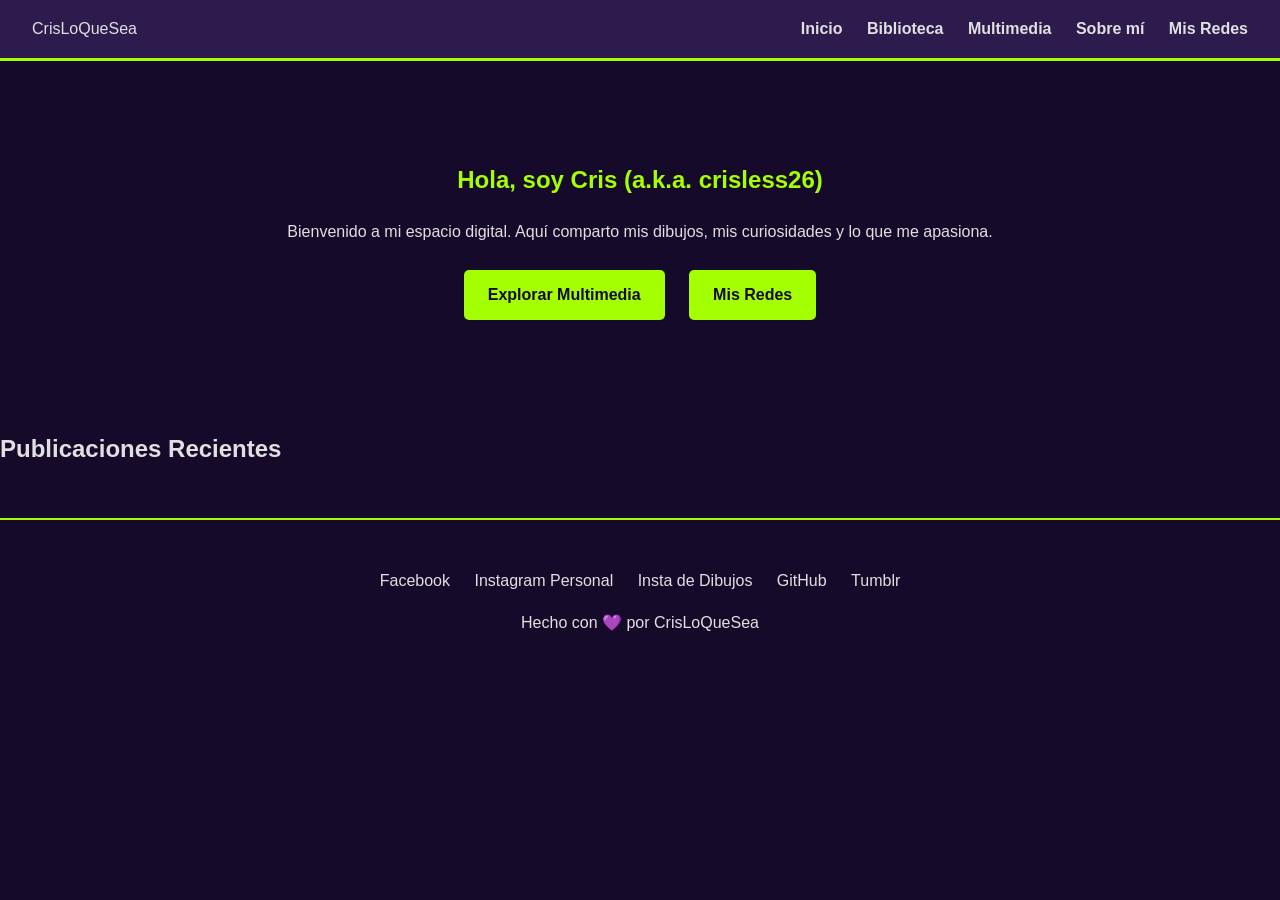
==== index.html @ e2e20e78 "Footer con redes sociales" ====
<!DOCTYPE html>
<html lang="es">
<head>
    <meta charset="UTF-8">
    <meta name="viewport" content="width=device-width, initial-scale=1.0">
    <title>Mi Espacio Digital | CrisLoQueSea</title>
    <link rel="stylesheet" href="css/estilos.css">
</head>
<body>

    <header class="navbar">
        <div class="logo">CrisLoQueSea</div>
        <nav>
            <a href="index.html">Inicio</a>
            <a href="biblioteca.html">Biblioteca</a>
            <a href="multimedia.html">Multimedia</a>
            <a href="sobre-mi.html">Sobre mí</a>
            <a href="#redes" class="btn-redes">Mis Redes</a>
        </nav>
    </header>

    <main>
        <section id="inicio" class="hero">
            <h1>Hola, soy Cris (a.k.a. crisless26)</h1>
            <p>Bienvenido a mi espacio digital. Aquí comparto mis dibujos, mis curiosidades y lo que me apasiona.</p>
            <div class="hero-buttons">
                <a href="multimedia.html" class="btn-cta">Explorar Multimedia</a>
                <a href="#redes" class="btn-cta secondary">Mis Redes</a>
            </div>
        </section>

        <section id="feed-reciente" class="contenedor-posts">
            <h2>Publicaciones Recientes</h2>
            </section>
    </main>

        <!--Area de links para redes sociales-->
    <footer id="redes">
        <div class="social-links">
            <a href="https://www.facebook.com/MestMartin?locale=es_LA" target="_blank">Facebook</a>
            <a href="https://www.instagram.com/crisloquesea/" target="_blank">Instagram Personal</a>
            <a href="https://www.instagram.com/crisdibujitosfeos/" target="_blank">Insta de Dibujos</a>
            <a href="https://github.com/crisless26" target="_blank">GitHub</a>
            <a href="https://www.tumblr.com/crisloquesea?source=share" target="_blank">Tumblr</a>
        </div>
        <p>Hecho con 💜 por CrisLoQueSea</p>
    </footer>

    <script src="js/main.js"></script>
</body>
</html>
---- css/estilos.css ----
/* --- Variables de Diseño EVA-01 --- */
:root {
    --eva-morado: #2d1b4e;
    --eva-morado-oscuro: #160a2b;
    --eva-verde: #a4ff00;
    --eva-naranja: #ff7b00;
    --texto-blanco: #e0e0e0;
    --transicion: all 0.3s ease;
}

/* --- Base --- */
body {
    background-color: var(--eva-morado-oscuro);
    color: var(--texto-blanco);
    font-family: 'Segoe UI', sans-serif;
    margin: 0;
    line-height: 1.6;
}

.contenedor {
    max-width: 800px;
    margin: 0 auto;
    padding: 20px;
}

/* --- Navegación (Sticky) --- */
.navbar {
    background-color: var(--eva-morado);
    position: sticky;
    top: 0;
    padding: 1rem 2rem;
    display: flex;
    justify-content: space-between;
    align-items: center;
    border-bottom: 3px solid var(--eva-verde);
    z-index: 1000;
}

.navbar a {
    color: var(--texto-blanco);
    text-decoration: none;
    margin-left: 20px;
    font-weight: bold;
    transition: var(--transicion);
}

.navbar a:hover {
    color: var(--eva-verde);
}

/* --- Hero Section --- */
.hero {
    text-align: center;
    padding: 80px 20px;
}

.hero h1 {
    color: var(--eva-verde);
}

.btn-cta {
    background-color: var(--eva-verde);
    color: var(--eva-morado-oscuro);
    padding: 12px 24px;
    border-radius: 5px;
    text-decoration: none;
    font-weight: bold;
    margin: 10px;
    display: inline-block;
    transition: var(--transicion);
}

.btn-cta:hover {
    transform: scale(1.05);
    box-shadow: 0 0 15px var(--eva-verde);
}

/* --- Blog Post Cards --- */
.post-card {
    background-color: var(--eva-morado);
    margin: 30px 0;
    padding: 25px;
    border-left: 5px solid var(--eva-verde);
    border-radius: 0 10px 10px 0;
    transition: var(--transicion);
}

.post-img {
    width: 100%;
    height: auto;
    border: 2px solid var(--eva-naranja);
    margin: 15px 0;
}

.post-actions {
    margin-top: 20px;
}

.btn-read, .btn-comments {
    background: transparent;
    border: 1px solid var(--eva-verde);
    color: var(--eva-verde);
    padding: 8px 15px;
    cursor: pointer;
    margin-right: 10px;
}

.next-post {
    display: block;
    margin-top: 15px;
    color: var(--eva-naranja);
    text-decoration: none;
}

/* --- Footer --- */
footer {
    text-align: center;
    padding: 3rem;
    background-color: var(--eva-morado-oscuro);
    border-top: 2px solid var(--eva-verde);
    margin-top: 50px;
}

.social-links a {
    color: var(--texto-blanco);
    margin: 0 10px;
    text-decoration: none;
}
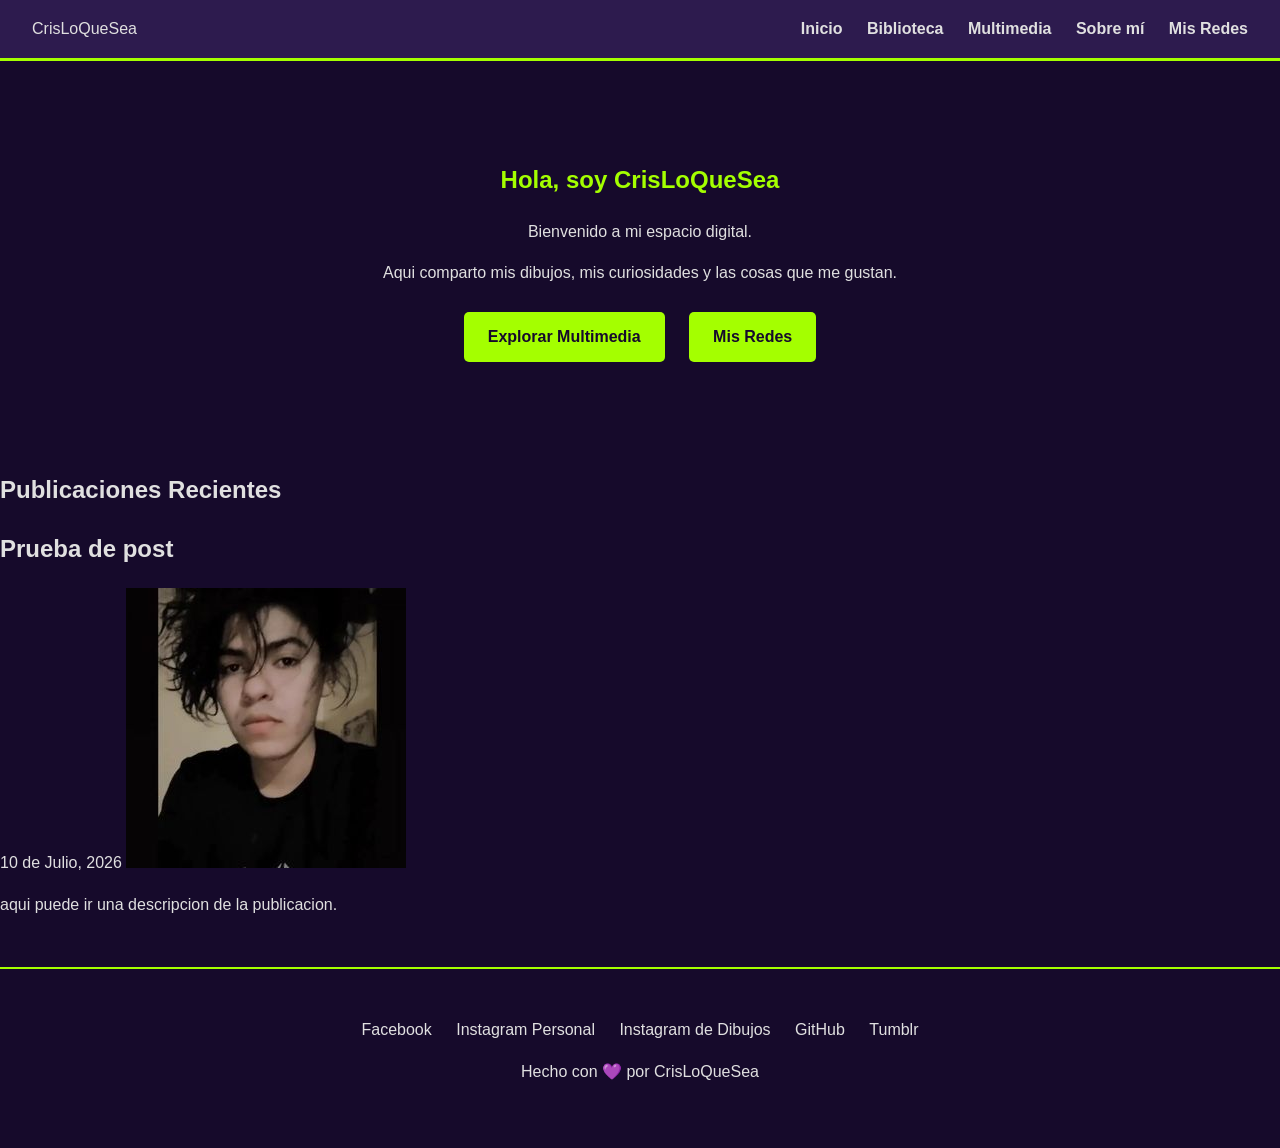
==== commit f9083572: "actualizacion index" ====
--- a/index.html
+++ b/index.html
@@ -21,8 +21,9 @@
 
     <main>
         <section id="inicio" class="hero">
-            <h1>Hola, soy Cris (a.k.a. crisless26)</h1>
-            <p>Bienvenido a mi espacio digital. Aquí comparto mis dibujos, mis curiosidades y lo que me apasiona.</p>
+            <h1>Hola, soy CrisLoQueSea</h1>
+            <p>Bienvenido a mi espacio digital.</p>
+            <p>Aqui comparto mis dibujos, mis curiosidades y las cosas que me gustan.</p>
             <div class="hero-buttons">
                 <a href="multimedia.html" class="btn-cta">Explorar Multimedia</a>
                 <a href="#redes" class="btn-cta secondary">Mis Redes</a>
@@ -34,12 +35,21 @@
             </section>
     </main>
 
+    <!--Inicio Post-->
+    <article class="post">
+        <h2>Prueba de post</h2>
+        <span class="fecha">10 de Julio, 2026</span>
+        <img src="assets/img/imgCris.jpg" alt="foto mia">
+        <p>aqui puede ir una descripcion de la publicacion.</p>
+    </article>
+    <!--fin Post-->
+
         <!--Area de links para redes sociales-->
     <footer id="redes">
         <div class="social-links">
             <a href="https://www.facebook.com/MestMartin?locale=es_LA" target="_blank">Facebook</a>
             <a href="https://www.instagram.com/crisloquesea/" target="_blank">Instagram Personal</a>
-            <a href="https://www.instagram.com/crisdibujitosfeos/" target="_blank">Insta de Dibujos</a>
+            <a href="https://www.instagram.com/crisdibujitosfeos/" target="_blank">Instagram de Dibujos</a>
             <a href="https://github.com/crisless26" target="_blank">GitHub</a>
             <a href="https://www.tumblr.com/crisloquesea?source=share" target="_blank">Tumblr</a>
         </div>
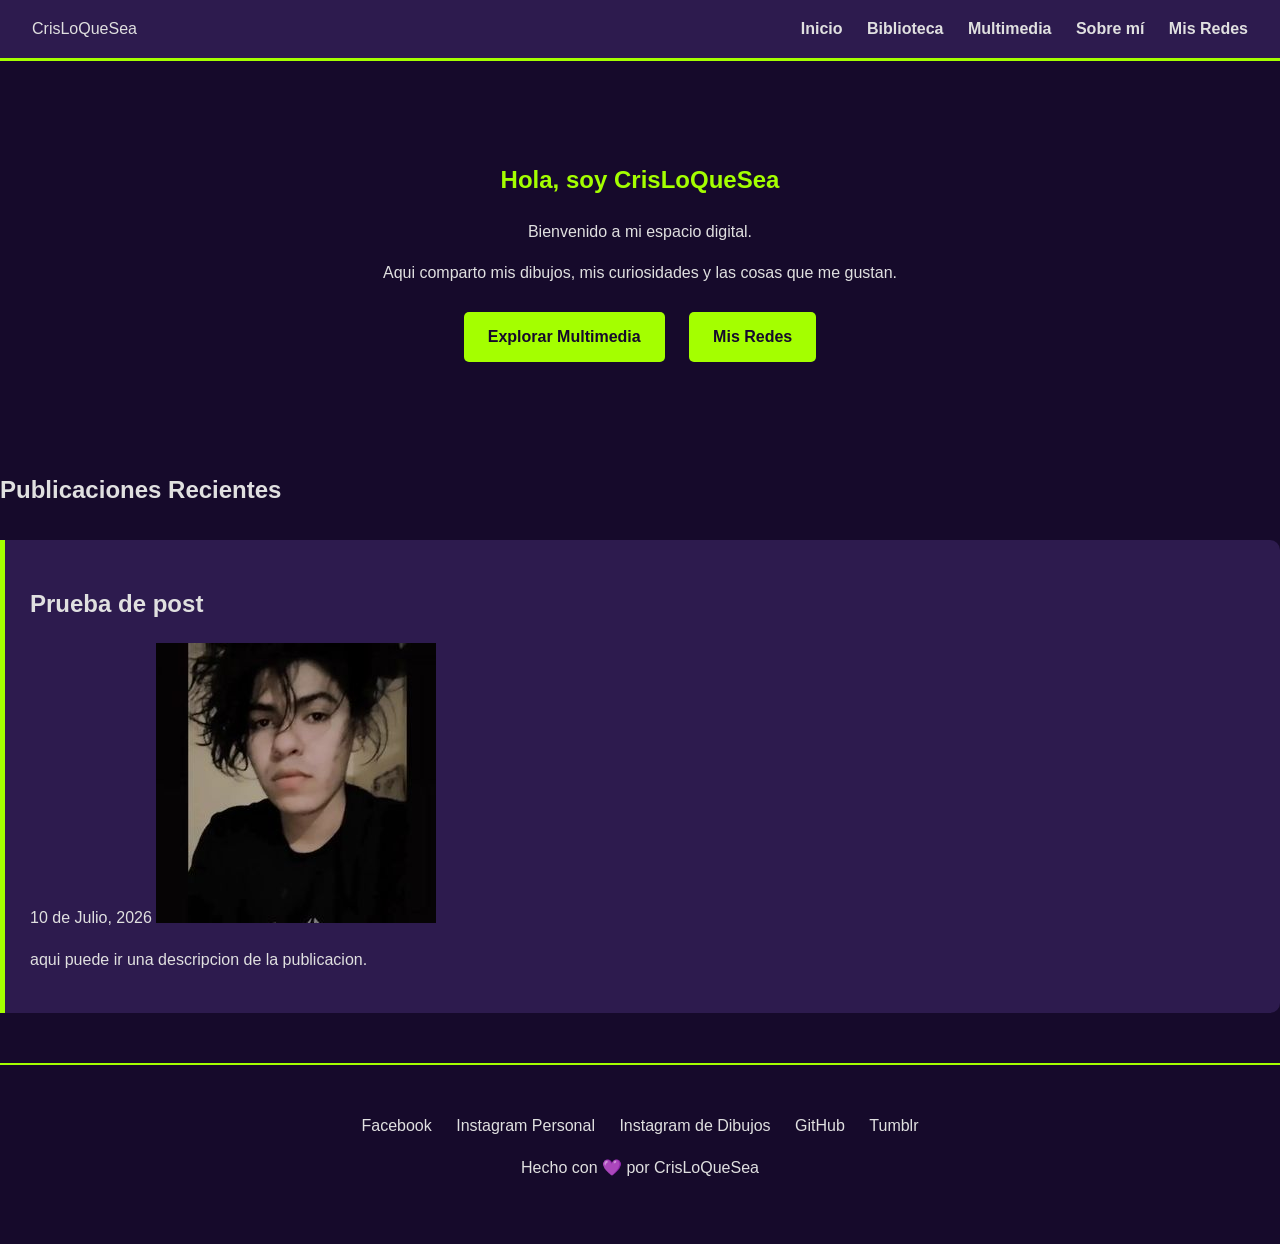
==== commit 2398232a: "post" ====
--- a/index.html
+++ b/index.html
@@ -36,7 +36,7 @@
     </main>
 
     <!--Inicio Post-->
-    <article class="post">
+    <article class="post-card">
         <h2>Prueba de post</h2>
         <span class="fecha">10 de Julio, 2026</span>
         <img src="assets/img/imgCris.jpg" alt="foto mia">
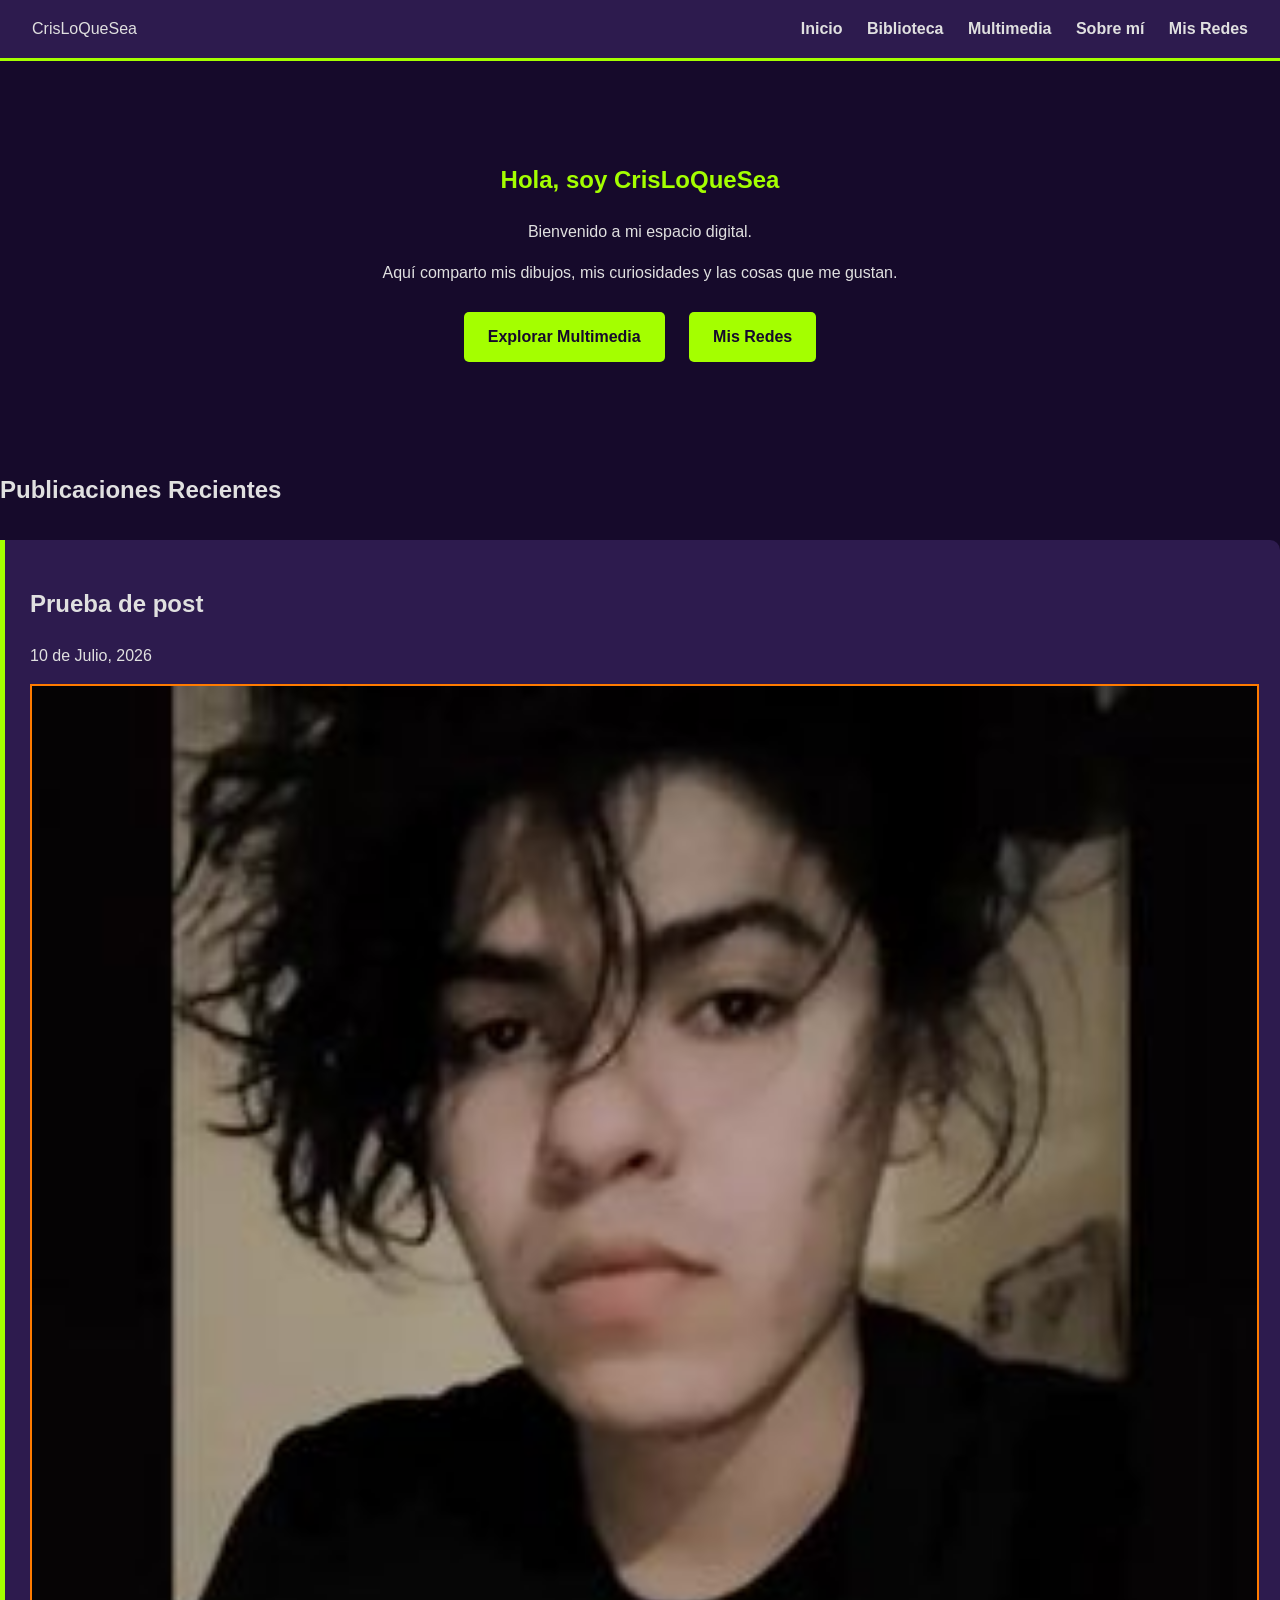
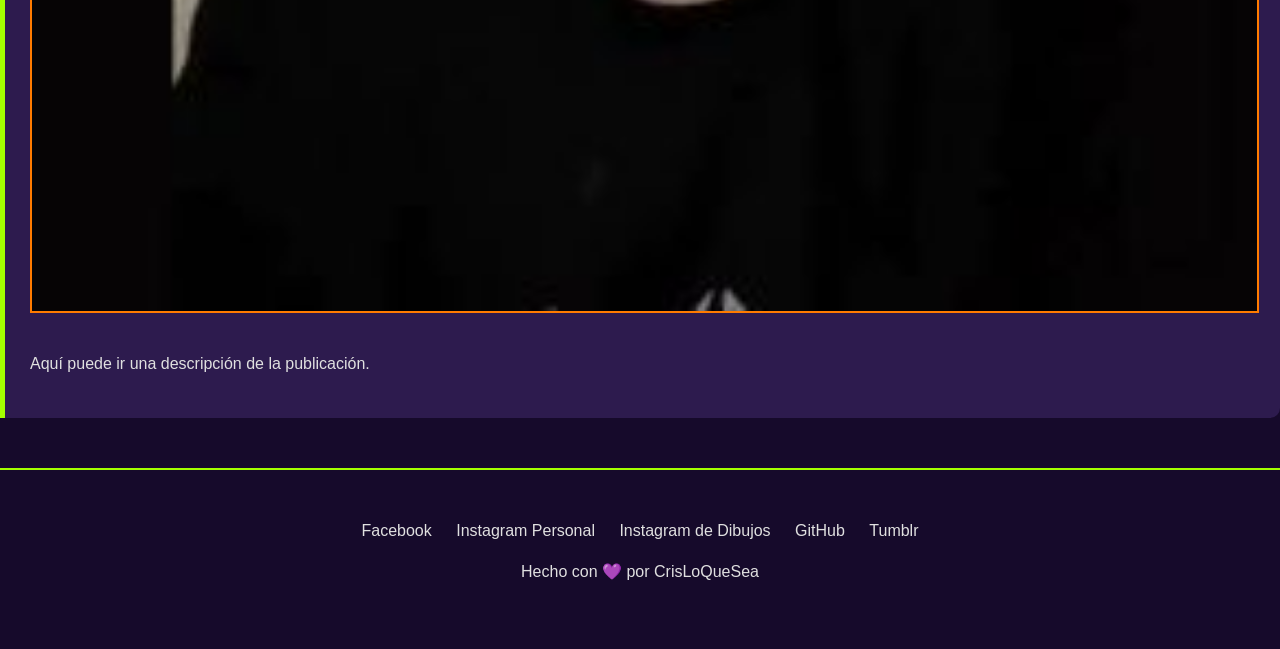
==== commit 3f9ddede: "refactorización: actualizar la estética del modal de la galería y mejorar la documentación del códig" ====
--- a/index.html
+++ b/index.html
@@ -8,6 +8,7 @@
 </head>
 <body>
 
+    <!-- Cabecera de navegación (Navbar): barra superior fija con enlaces a las secciones principales -->
     <header class="navbar">
         <div class="logo">CrisLoQueSea</div>
         <nav>
@@ -19,32 +20,36 @@
         </nav>
     </header>
 
+    <!-- Contenido principal de la página -->
     <main>
+        <!-- Sección de bienvenida (Hero Section) con llamada a la acción -->
         <section id="inicio" class="hero">
             <h1>Hola, soy CrisLoQueSea</h1>
             <p>Bienvenido a mi espacio digital.</p>
-            <p>Aqui comparto mis dibujos, mis curiosidades y las cosas que me gustan.</p>
+            <p>Aquí comparto mis dibujos, mis curiosidades y las cosas que me gustan.</p>
             <div class="hero-buttons">
                 <a href="multimedia.html" class="btn-cta">Explorar Multimedia</a>
                 <a href="#redes" class="btn-cta secondary">Mis Redes</a>
             </div>
         </section>
 
+        <!-- Sección de publicaciones: muestra el feed de artículos recientes -->
         <section id="feed-reciente" class="contenedor-posts">
             <h2>Publicaciones Recientes</h2>
-            </section>
+            
+            <!-- Inicio Post: Artículo individual de prueba (Corregido: ahora está dentro de <main> y <section>) -->
+            <article class="post-card">
+                <h2>Prueba de post</h2>
+                <span class="fecha">10 de Julio, 2026</span>
+                <!-- Imagen del post (Corregido: se añade la clase 'post-img' definida en estilos.css) -->
+                <img src="assets/img/imgCris.jpg" alt="foto mia" class="post-img">
+                <p>Aquí puede ir una descripción de la publicación.</p>
+            </article>
+            <!-- fin Post -->
+        </section>
     </main>
 
-    <!--Inicio Post-->
-    <article class="post-card">
-        <h2>Prueba de post</h2>
-        <span class="fecha">10 de Julio, 2026</span>
-        <img src="assets/img/imgCris.jpg" alt="foto mia">
-        <p>aqui puede ir una descripcion de la publicacion.</p>
-    </article>
-    <!--fin Post-->
-
-        <!--Area de links para redes sociales-->
+    <!-- Pie de página (Footer) con enlaces a redes sociales y créditos -->
     <footer id="redes">
         <div class="social-links">
             <a href="https://www.facebook.com/MestMartin?locale=es_LA" target="_blank">Facebook</a>
@@ -56,6 +61,7 @@
         <p>Hecho con 💜 por CrisLoQueSea</p>
     </footer>
 
+    <!-- Enlace al archivo JavaScript principal con la lógica interactiva -->
     <script src="js/main.js"></script>
 </body>
 </html>
--- a/css/estilos.css
+++ b/css/estilos.css
@@ -125,4 +125,131 @@
     color: var(--texto-blanco);
     margin: 0 10px;
     text-decoration: none;
+}
+
+/* --- Estilos de la Biblioteca de Dibujos --- */
+
+/* Encabezado de la página de biblioteca: centra el título y la descripción */
+.biblioteca-header {
+    text-align: center;
+    padding: 2rem;
+    color: var(--texto-blanco); /* Corregido: antes usaba una variable inexistente (--color-texto) */
+}
+
+/* Rejilla/Grid de la galería: distribuye los dibujos en columnas responsivas */
+.galeria-grid {
+    display: grid;
+    grid-template-columns: repeat(auto-fill, minmax(250px, 1fr));
+    gap: 20px;
+    padding: 20px;
+    max-width: 1200px;
+    margin: 0 auto;
+}
+
+/* Tarjetas individuales de los dibujos: ajusta la imagen y su apariencia inicial */
+.dibujo-card img {
+    width: 100%;
+    height: 300px; /* Altura fija para que todos se vean uniformes */
+    object-fit: cover; /* Evita que las imágenes se deformen al redimensionarse */
+    border: 2px solid var(--eva-naranja); /* Borde con temática de color naranja de EVA-01 */
+    cursor: pointer;
+    transition: transform 0.3s ease, border-color 0.3s ease;
+}
+
+/* Efecto al pasar el cursor sobre un dibujo de la galería (ligero zoom y cambio de borde a verde neón) */
+.dibujo-card img:hover {
+    transform: scale(1.05);
+    border-color: var(--eva-verde);
+}
+
+/* --- Galería Modal (Visualización en Zoom) --- */
+
+/* Fondo oscuro y difuminado del modal que cubre toda la pantalla */
+.modal {
+    display: none; /* Se activa como 'flex' mediante JavaScript */
+    position: fixed; 
+    z-index: 2000; /* Pasa por encima de la barra de navegación (navbar) */
+    top: 0;
+    left: 0;
+    width: 100%; 
+    height: 100%;
+    background-color: rgba(22, 10, 43, 0.98); /* Morado muy oscuro con alta opacidad */
+    backdrop-filter: blur(5px); /* Efecto cristal esmerilado moderno */
+    justify-content: center;
+    align-items: center;
+}
+
+/* Imagen ampliada dentro del modal con borde verde neón y sombra resplandeciente */
+.modal-content {
+    max-width: 80%;
+    max-height: 80vh;
+    border: 3px solid var(--eva-verde);
+    box-shadow: 0 0 25px rgba(164, 255, 0, 0.3); /* Resplandor neón EVA-01 */
+    border-radius: 4px;
+}
+
+/* Botón 'Cerrar' (X) ubicado en la parte superior derecha del modal */
+.cerrar {
+    position: absolute;
+    top: -15px;
+    right: 15px;
+    color: var(--eva-verde);
+    font-size: 50px;
+    font-weight: bold;
+    cursor: pointer;
+    transition: var(--transicion);
+    z-index: 2001;
+}
+
+/* Efecto hover en el botón de cerrar (cambio a naranja y sombra neón) */
+.cerrar:hover {
+    color: var(--eva-naranja);
+    text-shadow: 0 0 10px var(--eva-naranja);
+}
+
+/* Flechas de navegación lateral para ver la imagen anterior/siguiente */
+.prev, .next {
+    cursor: pointer;
+    position: absolute;
+    top: 50%;
+    padding: 20px;
+    margin-top: -50px;
+    color: var(--eva-verde); /* Color neón base */
+    font-weight: bold;
+    font-size: 40px;
+    transition: var(--transicion);
+    user-select: none; /* Evita que el usuario seleccione la flecha accidentalmente como texto */
+}
+
+/* Posicionamiento específico de las flechas */
+.next { right: 25px; }
+.prev { left: 25px; }
+
+/* Efecto hover en las flechas (resplandor neón verde y escala para indicar interactividad) */
+.prev:hover, .next:hover {
+    color: var(--eva-verde);
+    text-shadow: 0 0 10px var(--eva-verde), 0 0 20px var(--eva-verde);
+    transform: scale(1.1);
+}
+
+/* Botón de descargar imagen - Ubicado en la parte superior izquierda del modal */
+.btn-descargar {
+    position: absolute;
+    top: 10px;   /* Distancia desde el borde superior */
+    left: 20px;  /* Distancia desde el borde izquierdo */
+    color: var(--eva-verde);
+    cursor: pointer;
+    transition: var(--transicion);
+    z-index: 2001;
+    display: flex;
+    align-items: center;
+    justify-content: center;
+    text-decoration: none;
+}
+
+/* Efecto hover en el botón de descarga (cambio a naranja con sombra drop-shadow neón) */
+.btn-descargar:hover {
+    color: var(--eva-naranja);
+    filter: drop-shadow(0 0 8px var(--eva-naranja)) drop-shadow(0 0 15px var(--eva-naranja));
+    transform: scale(1.15);
 }
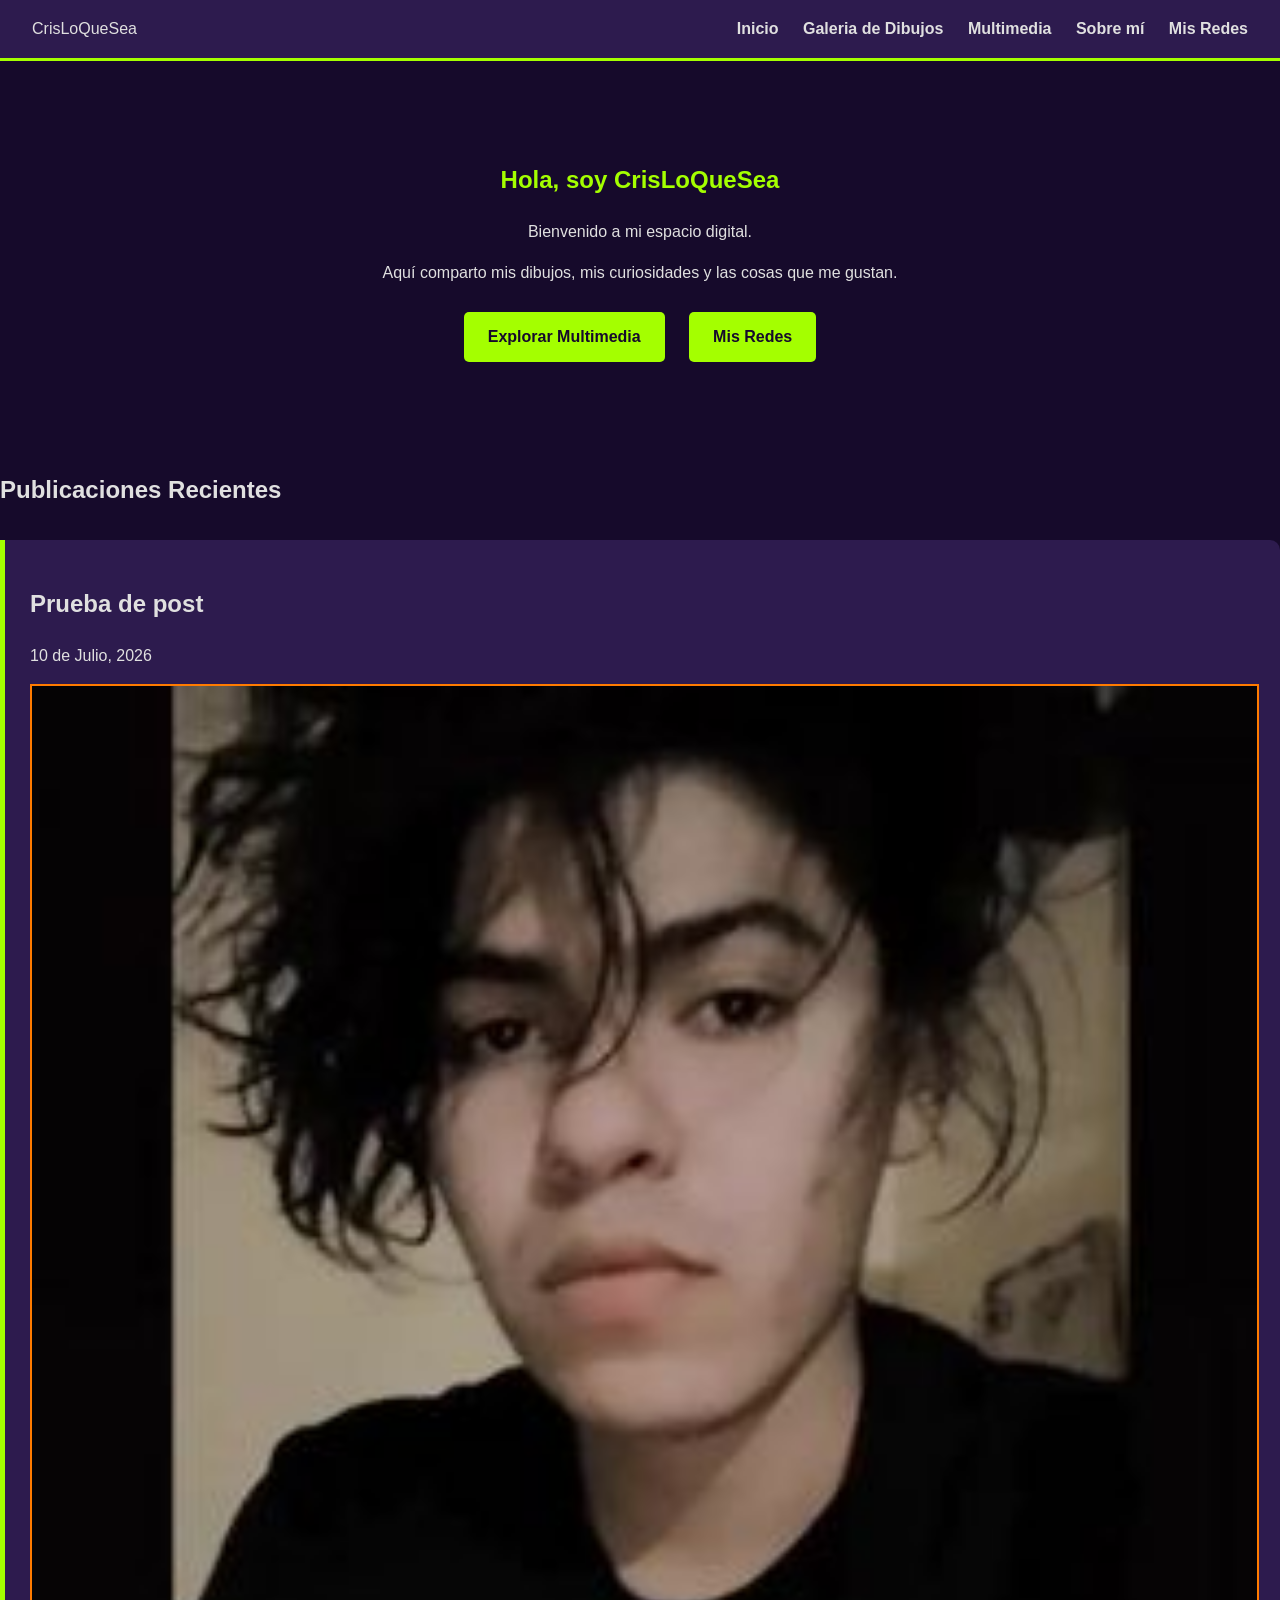
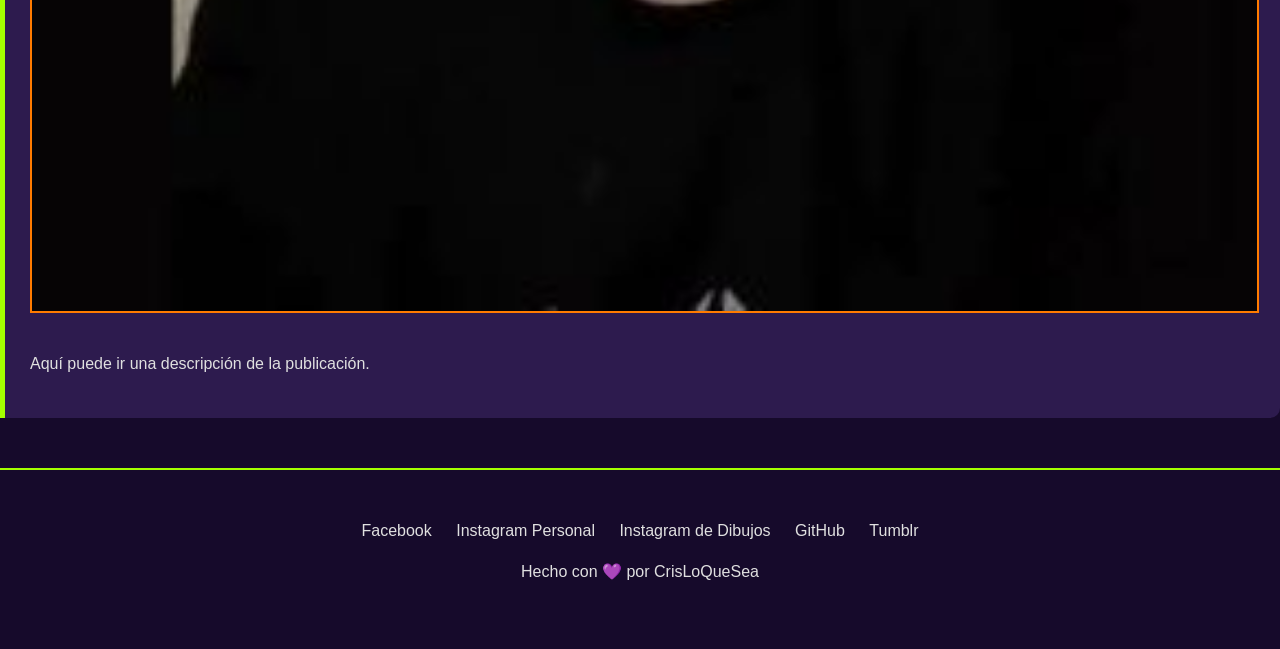
==== commit 893e26cd: "contenido sobre mi y actualizacion de nav barr" ====
--- a/index.html
+++ b/index.html
@@ -13,7 +13,7 @@
         <div class="logo">CrisLoQueSea</div>
         <nav>
             <a href="index.html">Inicio</a>
-            <a href="biblioteca.html">Biblioteca</a>
+            <a href="biblioteca.html">Galeria de Dibujos</a>
             <a href="multimedia.html">Multimedia</a>
             <a href="sobre-mi.html">Sobre mí</a>
             <a href="#redes" class="btn-redes">Mis Redes</a>
--- a/css/estilos.css
+++ b/css/estilos.css
@@ -252,4 +252,50 @@
     color: var(--eva-naranja);
     filter: drop-shadow(0 0 8px var(--eva-naranja)) drop-shadow(0 0 15px var(--eva-naranja));
     transform: scale(1.15);
+}
+
+.perfil-piloto {
+    border: 2px solid var(--eva-verde); /* Tu verde neón */
+    padding: 20px;
+    background: rgba(0, 0, 0, 0.6);
+    display: flex;
+    gap: 20px;
+}
+
+.tech-card {
+    border: 1px solid var(--eva-verde);
+    padding: 10px;
+    margin: 5px;
+    display: inline-block;
+    color: var(--eva-verde);
+    font-family: 'Courier New', monospace; /* Estilo terminal */
+}
+
+/* Efecto hover tipo "sistema activo" */
+.tech-card:hover {
+    background: var(--eva-verde);
+    color: black;
+    cursor: pointer;
+}
+
+.contenedor-sobre-mi {
+    padding: 50px 20px;
+    max-width: 900px;
+    margin: 0 auto;
+}
+
+.perfil-piloto {
+    display: flex;
+    gap: 30px;
+    align-items: center;
+    background: rgba(0, 0, 0, 0.4);
+    padding: 30px;
+    border-left: 4px solid #a5f80b; /* Color verde NERV */
+}
+
+.tech-card {
+    border: 1px solid #a5f80b;
+    padding: 10px 15px;
+    color: #a5f80b;
+    font-family: monospace;
 }
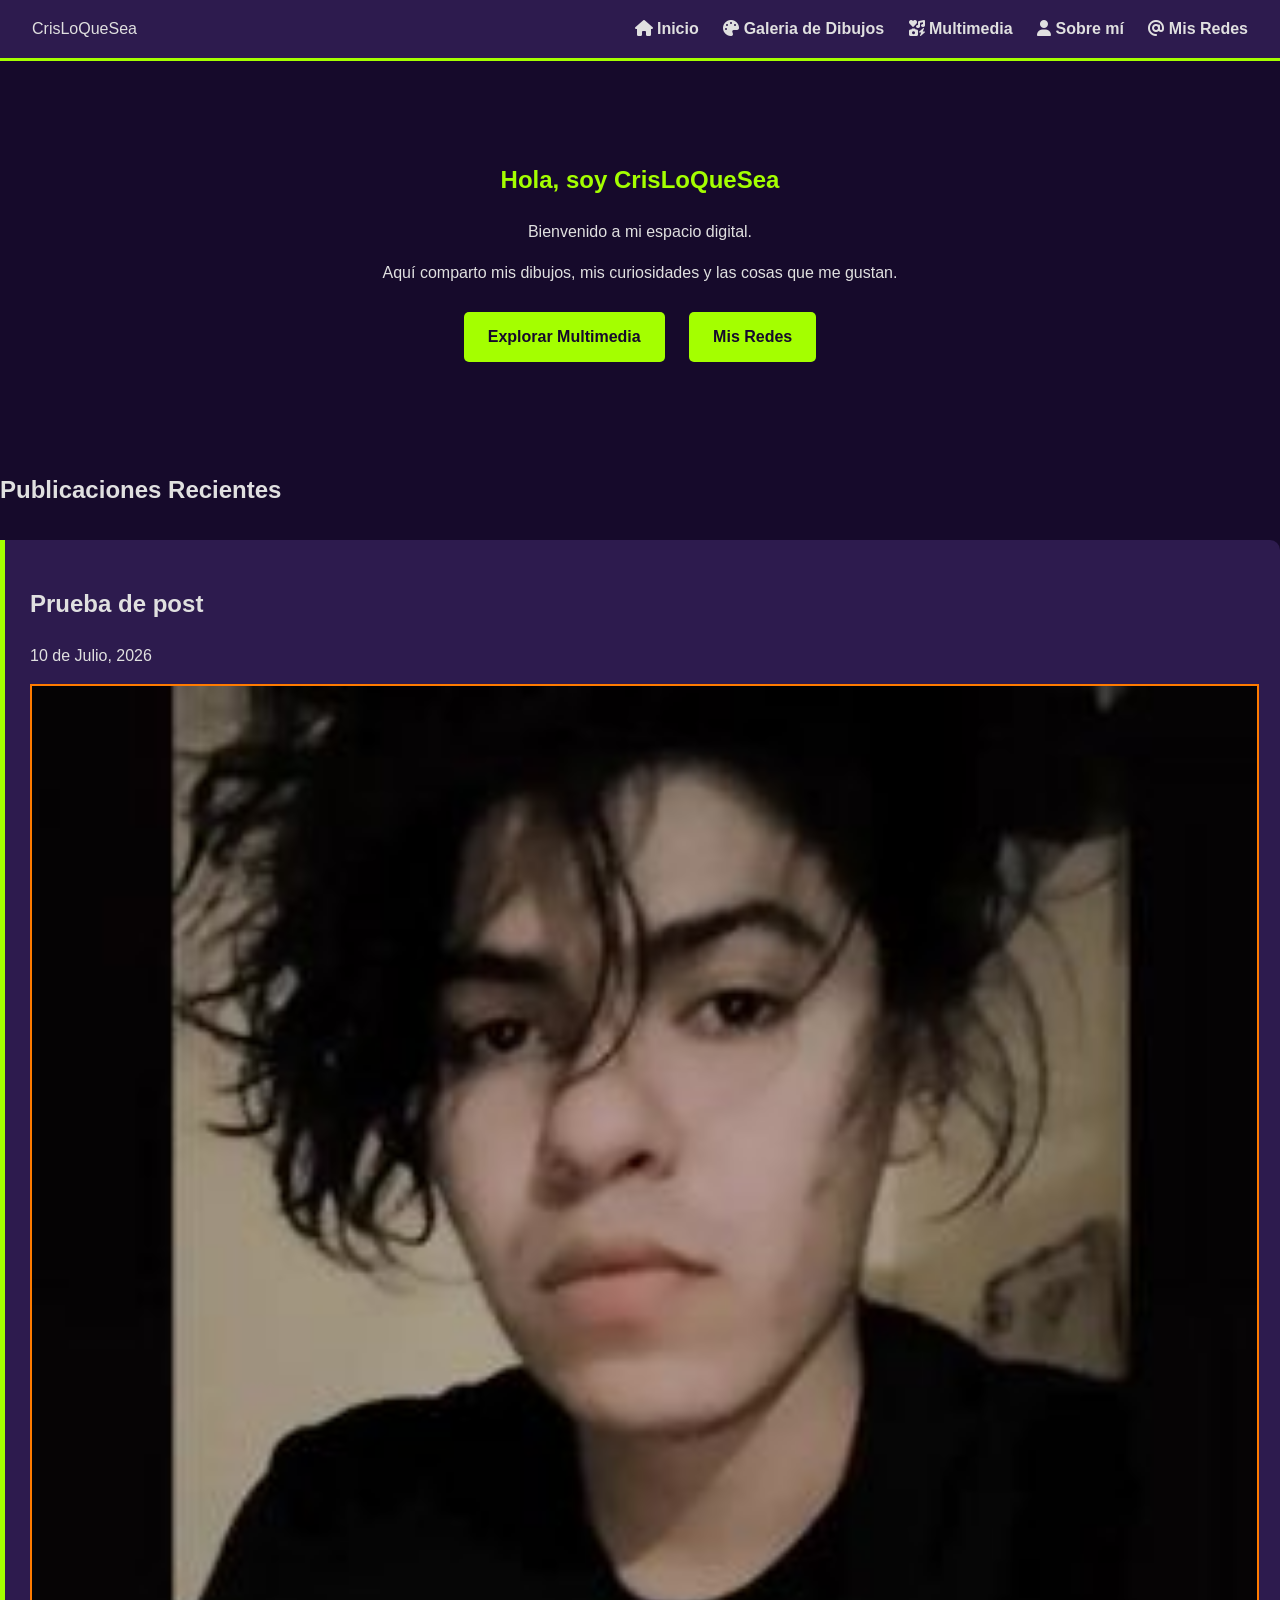
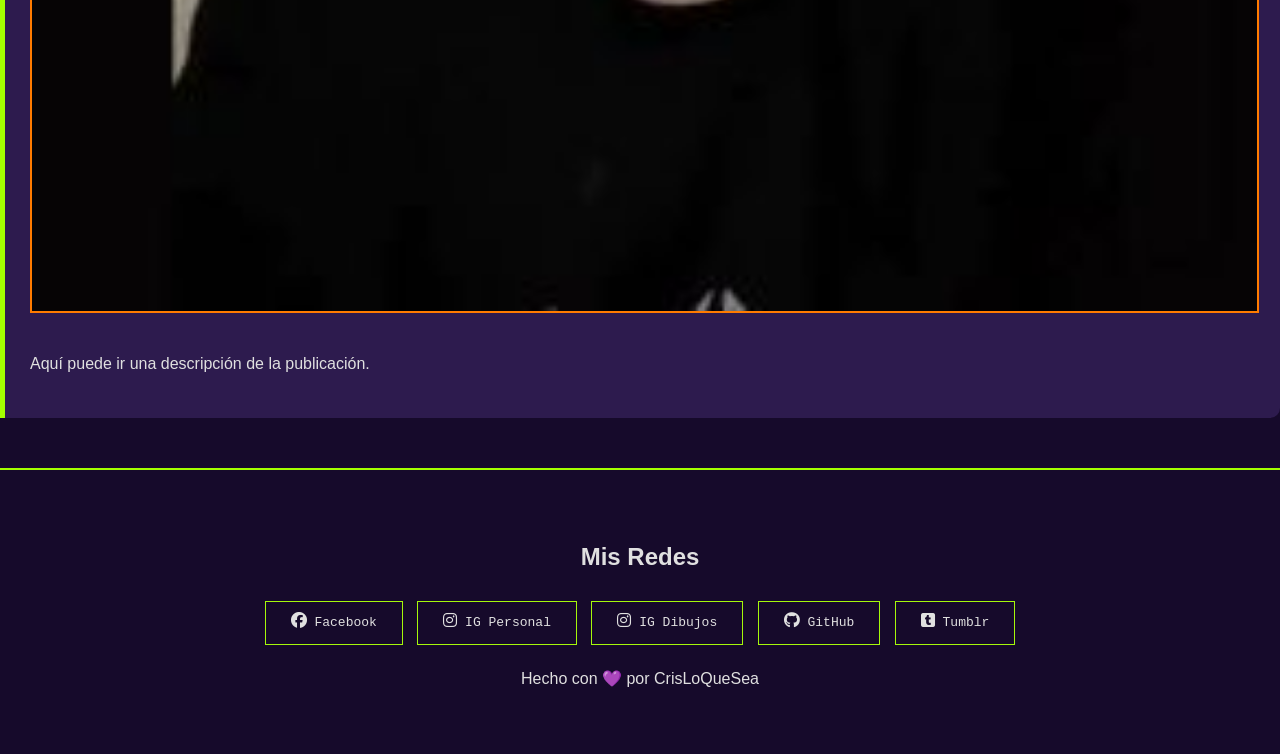
==== commit 2f792d3b: "integrar iconos de Font Awesome en la navegación, el pie de página y los botones de descarga" ====
--- a/index.html
+++ b/index.html
@@ -5,6 +5,7 @@
     <meta name="viewport" content="width=device-width, initial-scale=1.0">
     <title>Mi Espacio Digital | CrisLoQueSea</title>
     <link rel="stylesheet" href="css/estilos.css">
+    <link rel="stylesheet" href="https://cdnjs.cloudflare.com/ajax/libs/font-awesome/6.4.0/css/all.min.css">
 </head>
 <body>
 
@@ -12,11 +13,15 @@
     <header class="navbar">
         <div class="logo">CrisLoQueSea</div>
         <nav>
-            <a href="index.html">Inicio</a>
-            <a href="biblioteca.html">Galeria de Dibujos</a>
-            <a href="multimedia.html">Multimedia</a>
-            <a href="sobre-mi.html">Sobre mí</a>
-            <a href="#redes" class="btn-redes">Mis Redes</a>
+            <a href="index.html"><i class="fa-solid fa-house"></i> Inicio</a>
+
+            <a href="biblioteca.html"><i class="fa-solid fa-palette"></i> Galeria de Dibujos</a>
+
+            <a href="multimedia.html"><i class="fa-solid fa-icons"></i> Multimedia</a>
+            
+            <a href="sobre-mi.html"><i class="fa-solid fa-user"></i> Sobre mí</a>
+            
+            <a href="#redes" class="btn-redes"><i class="fa-solid fa-at"></i> Mis Redes</a>
         </nav>
     </header>
 
@@ -52,11 +57,22 @@
     <!-- Pie de página (Footer) con enlaces a redes sociales y créditos -->
     <footer id="redes">
         <div class="social-links">
-            <a href="https://www.facebook.com/MestMartin?locale=es_LA" target="_blank">Facebook</a>
-            <a href="https://www.instagram.com/crisloquesea/" target="_blank">Instagram Personal</a>
-            <a href="https://www.instagram.com/crisdibujitosfeos/" target="_blank">Instagram de Dibujos</a>
-            <a href="https://github.com/crisless26" target="_blank">GitHub</a>
-            <a href="https://www.tumblr.com/crisloquesea?source=share" target="_blank">Tumblr</a>
+            <h2>Mis Redes</h2>
+            <div class="tech-card">
+            <a href="https://www.facebook.com/MestMartin?locale=es_LA" target="_blank"><i class="fa-brands fa-facebook"></i> Facebook</a>
+            </div>
+            <div class="tech-card">
+            <a href="https://www.instagram.com/crisloquesea/" target="_blank"><i class="fa-brands fa-instagram"></i> IG Personal</a>
+            </div>
+            <div class="tech-card">
+            <a href="https://www.instagram.com/crisdibujitosfeos/" target="_blank"><i class="fa-brands fa-instagram"></i> IG Dibujos</a>
+            </div>
+            <div class="tech-card">
+            <a href="https://github.com/crisless26" target="_blank"><i class="fa-brands fa-github"></i> GitHub</a>
+            </div>
+            <div class="tech-card">
+            <a href="https://www.tumblr.com/crisloquesea?source=share" target="_blank"><i class="fa-brands fa-square-tumblr"></i> Tumblr</a>
+            </div>
         </div>
         <p>Hecho con 💜 por CrisLoQueSea</p>
     </footer>
--- a/css/estilos.css
+++ b/css/estilos.css
@@ -235,23 +235,22 @@
 /* Botón de descargar imagen - Ubicado en la parte superior izquierda del modal */
 .btn-descargar {
     position: absolute;
-    top: 10px;   /* Distancia desde el borde superior */
+    top: 5px;    /* Alineado con la altura visual del botón de cerrar */
     left: 20px;  /* Distancia desde el borde izquierdo */
     color: var(--eva-verde);
+    font-size: 38px; /* Tamaño consistente con los controles del modal */
     cursor: pointer;
     transition: var(--transicion);
     z-index: 2001;
-    display: flex;
-    align-items: center;
-    justify-content: center;
-    text-decoration: none;
-}
-
-/* Efecto hover en el botón de descarga (cambio a naranja con sombra drop-shadow neón) */
+    text-decoration: none;
+    user-select: none;
+}
+
+/* Efecto hover en el botón de descarga (cambio a naranja con sombra neón) */
 .btn-descargar:hover {
     color: var(--eva-naranja);
-    filter: drop-shadow(0 0 8px var(--eva-naranja)) drop-shadow(0 0 15px var(--eva-naranja));
-    transform: scale(1.15);
+    text-shadow: 0 0 10px var(--eva-naranja);
+    transform: scale(1.1);
 }
 
 .perfil-piloto {
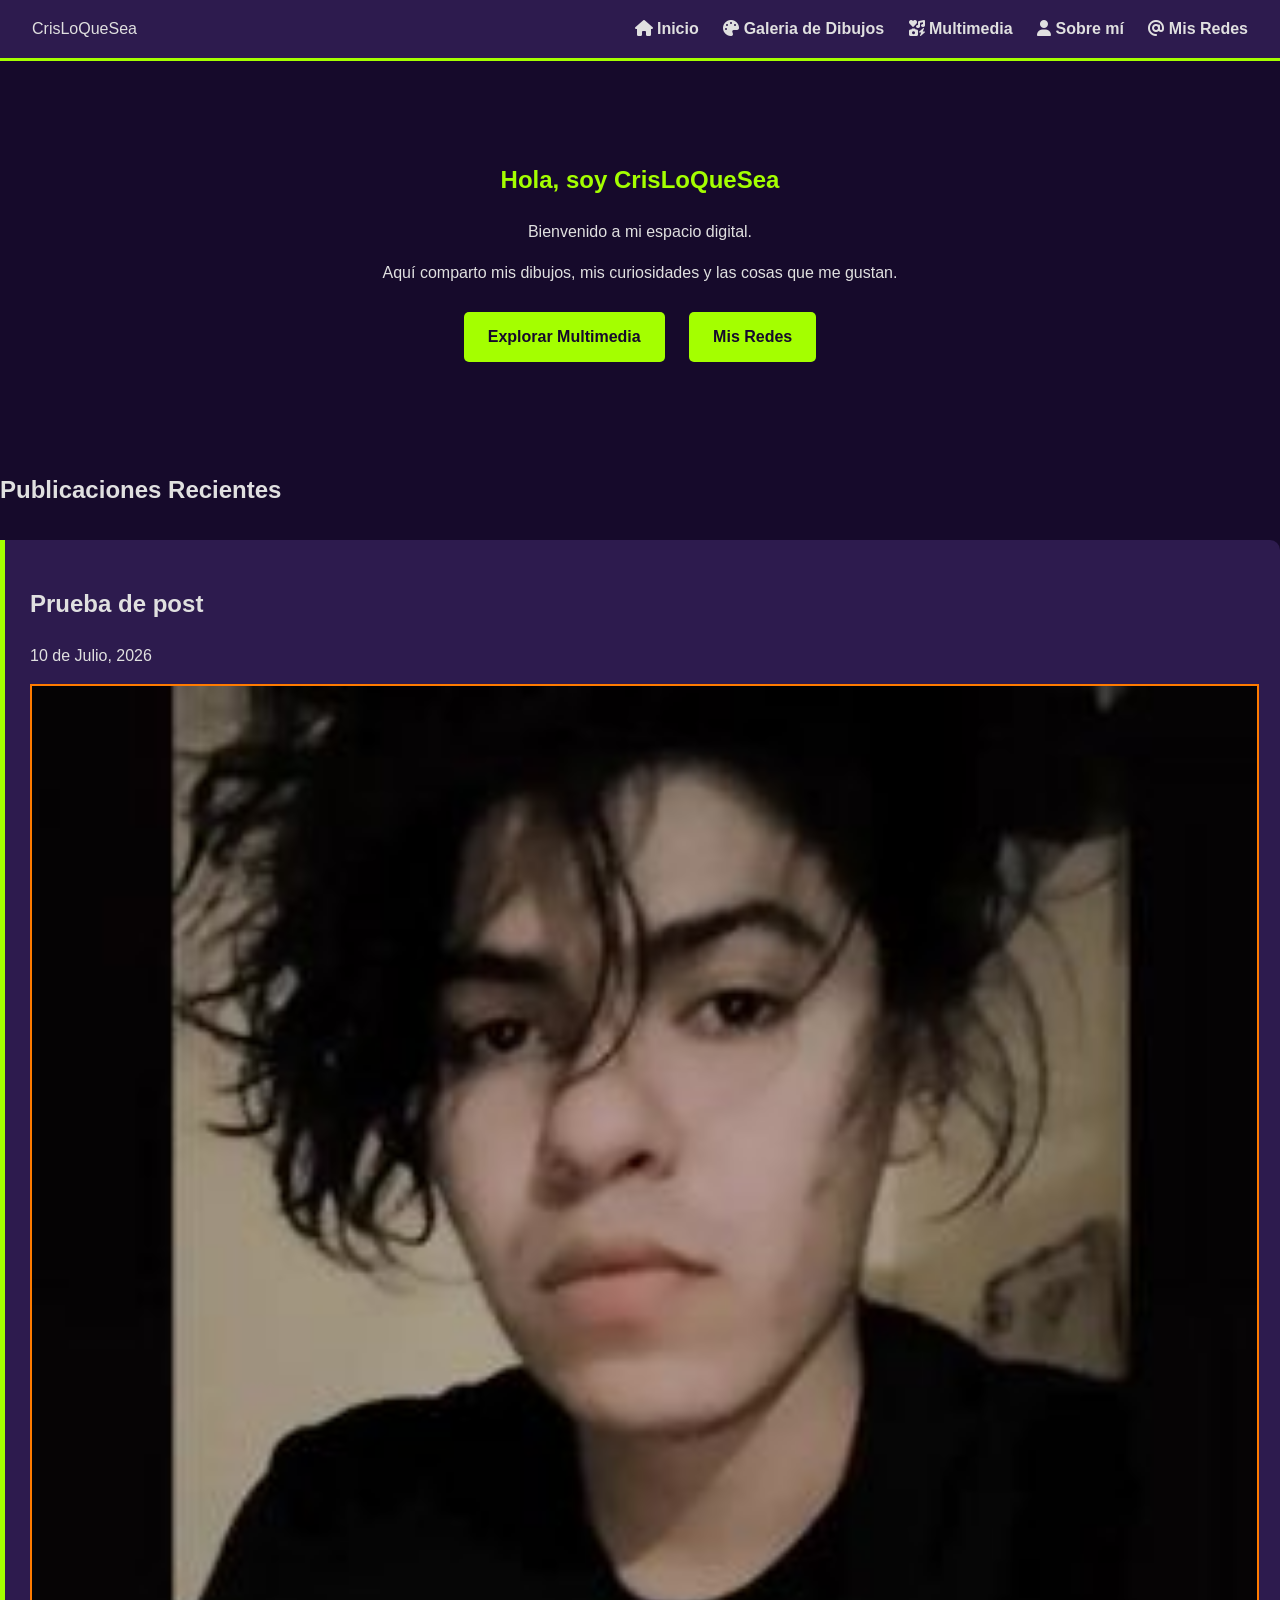
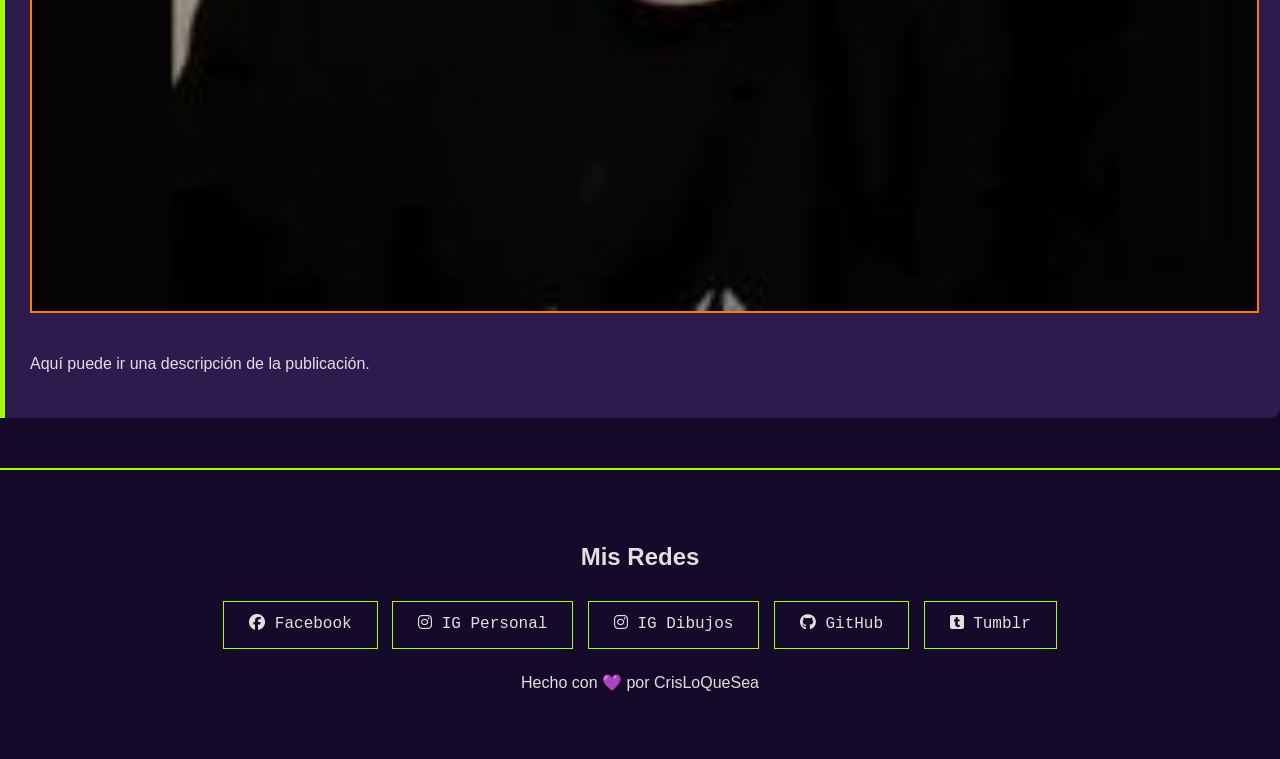
==== commit 164a3a68: "feat: implement global CSS styling and add rel=noopener to all external social links" ====
--- a/index.html
+++ b/index.html
@@ -59,19 +59,19 @@
         <div class="social-links">
             <h2>Mis Redes</h2>
             <div class="tech-card">
-            <a href="https://www.facebook.com/MestMartin?locale=es_LA" target="_blank"><i class="fa-brands fa-facebook"></i> Facebook</a>
+            <a href="https://www.facebook.com/MestMartin?locale=es_LA" target="_blank" rel="noopener"><i class="fa-brands fa-facebook"></i> Facebook</a>
             </div>
             <div class="tech-card">
-            <a href="https://www.instagram.com/crisloquesea/" target="_blank"><i class="fa-brands fa-instagram"></i> IG Personal</a>
+            <a href="https://www.instagram.com/crisloquesea/" target="_blank" rel="noopener"><i class="fa-brands fa-instagram"></i> IG Personal</a>
             </div>
             <div class="tech-card">
-            <a href="https://www.instagram.com/crisdibujitosfeos/" target="_blank"><i class="fa-brands fa-instagram"></i> IG Dibujos</a>
+            <a href="https://www.instagram.com/crisdibujitosfeos/" target="_blank" rel="noopener"><i class="fa-brands fa-instagram"></i> IG Dibujos</a>
             </div>
             <div class="tech-card">
-            <a href="https://github.com/crisless26" target="_blank"><i class="fa-brands fa-github"></i> GitHub</a>
+            <a href="https://github.com/crisless26" target="_blank" rel="noopener"><i class="fa-brands fa-github"></i> GitHub</a>
             </div>
             <div class="tech-card">
-            <a href="https://www.tumblr.com/crisloquesea?source=share" target="_blank"><i class="fa-brands fa-square-tumblr"></i> Tumblr</a>
+            <a href="https://www.tumblr.com/crisloquesea?source=share" target="_blank" rel="noopener"><i class="fa-brands fa-square-tumblr"></i> Tumblr</a>
             </div>
         </div>
         <p>Hecho con 💜 por CrisLoQueSea</p>
--- a/css/estilos.css
+++ b/css/estilos.css
@@ -174,6 +174,7 @@
     width: 100%; 
     height: 100%;
     background-color: rgba(22, 10, 43, 0.98); /* Morado muy oscuro con alta opacidad */
+    -webkit-backdrop-filter: blur(5px); /* Soporte para Safari y Safari en iOS */
     backdrop-filter: blur(5px); /* Efecto cristal esmerilado moderno */
     justify-content: center;
     align-items: center;
@@ -218,6 +219,7 @@
     font-weight: bold;
     font-size: 40px;
     transition: var(--transicion);
+    -webkit-user-select: none; /* Soporte para Safari y Safari en iOS */
     user-select: none; /* Evita que el usuario seleccione la flecha accidentalmente como texto */
 }
 
@@ -242,7 +244,12 @@
     cursor: pointer;
     transition: var(--transicion);
     z-index: 2001;
-    text-decoration: none;
+ 
+ 
+ 
+ 
+    text-decoration: none;
+    -webkit-user-select: none; /* Soporte para Safari y Safari en iOS */
     user-select: none;
 }
 
@@ -251,36 +258,6 @@
     color: var(--eva-naranja);
     text-shadow: 0 0 10px var(--eva-naranja);
     transform: scale(1.1);
-}
-
-.perfil-piloto {
-    border: 2px solid var(--eva-verde); /* Tu verde neón */
-    padding: 20px;
-    background: rgba(0, 0, 0, 0.6);
-    display: flex;
-    gap: 20px;
-}
-
-.tech-card {
-    border: 1px solid var(--eva-verde);
-    padding: 10px;
-    margin: 5px;
-    display: inline-block;
-    color: var(--eva-verde);
-    font-family: 'Courier New', monospace; /* Estilo terminal */
-}
-
-/* Efecto hover tipo "sistema activo" */
-.tech-card:hover {
-    background: var(--eva-verde);
-    color: black;
-    cursor: pointer;
-}
-
-.contenedor-sobre-mi {
-    padding: 50px 20px;
-    max-width: 900px;
-    margin: 0 auto;
 }
 
 .perfil-piloto {
@@ -289,12 +266,28 @@
     align-items: center;
     background: rgba(0, 0, 0, 0.4);
     padding: 30px;
-    border-left: 4px solid #a5f80b; /* Color verde NERV */
+    border: 2px solid var(--eva-verde);
+    border-left: 4px solid var(--eva-verde); /* Color verde NERV / EVA-01 */
 }
 
 .tech-card {
-    border: 1px solid #a5f80b;
+    border: 1px solid var(--eva-verde);
     padding: 10px 15px;
-    color: #a5f80b;
-    font-family: monospace;
+    margin: 5px;
+    display: inline-block;
+    color: var(--eva-verde);
+    font-family: 'Courier New', monospace; /* Estilo terminal */
+}
+
+/* Efecto hover tipo "sistema activo" */
+.tech-card:hover {
+    background: var(--eva-verde);
+    color: black;
+    cursor: pointer;
+}
+
+.contenedor-sobre-mi {
+    padding: 50px 20px;
+    max-width: 900px;
+    margin: 0 auto;
 }
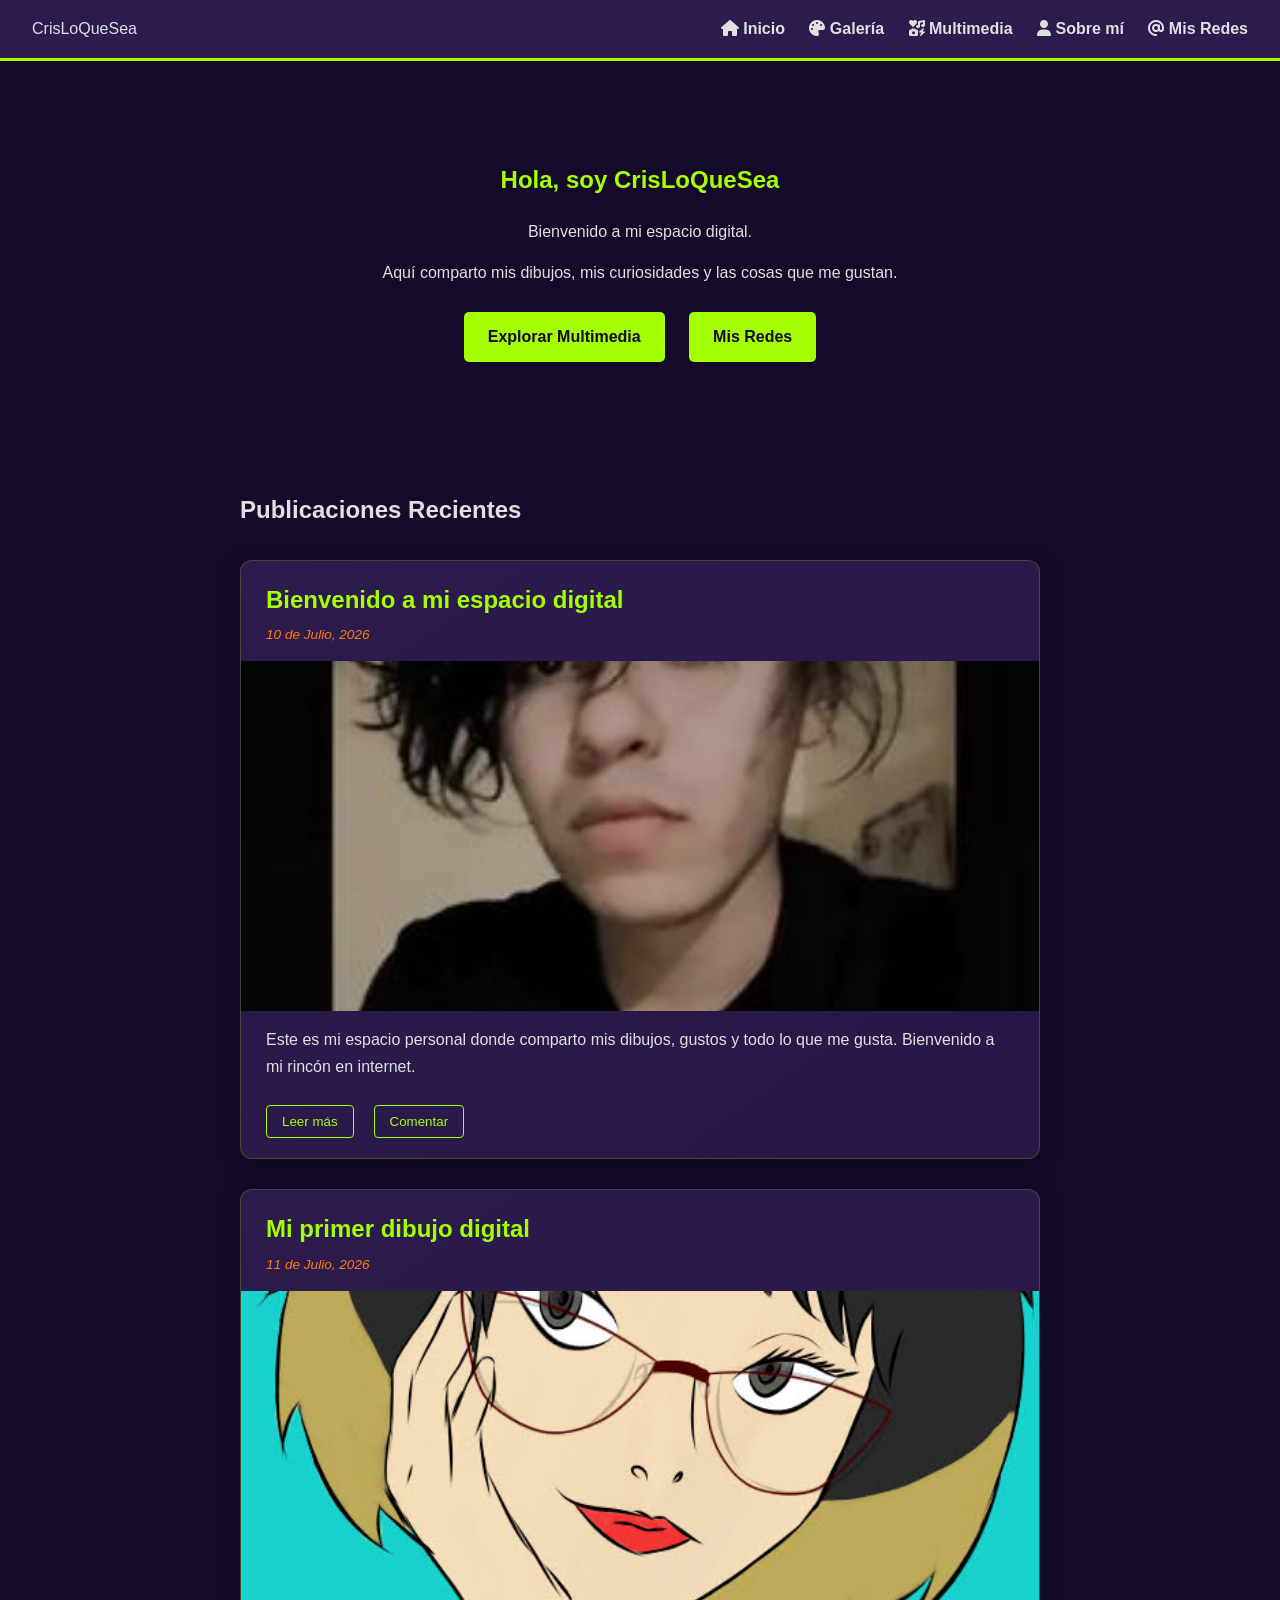
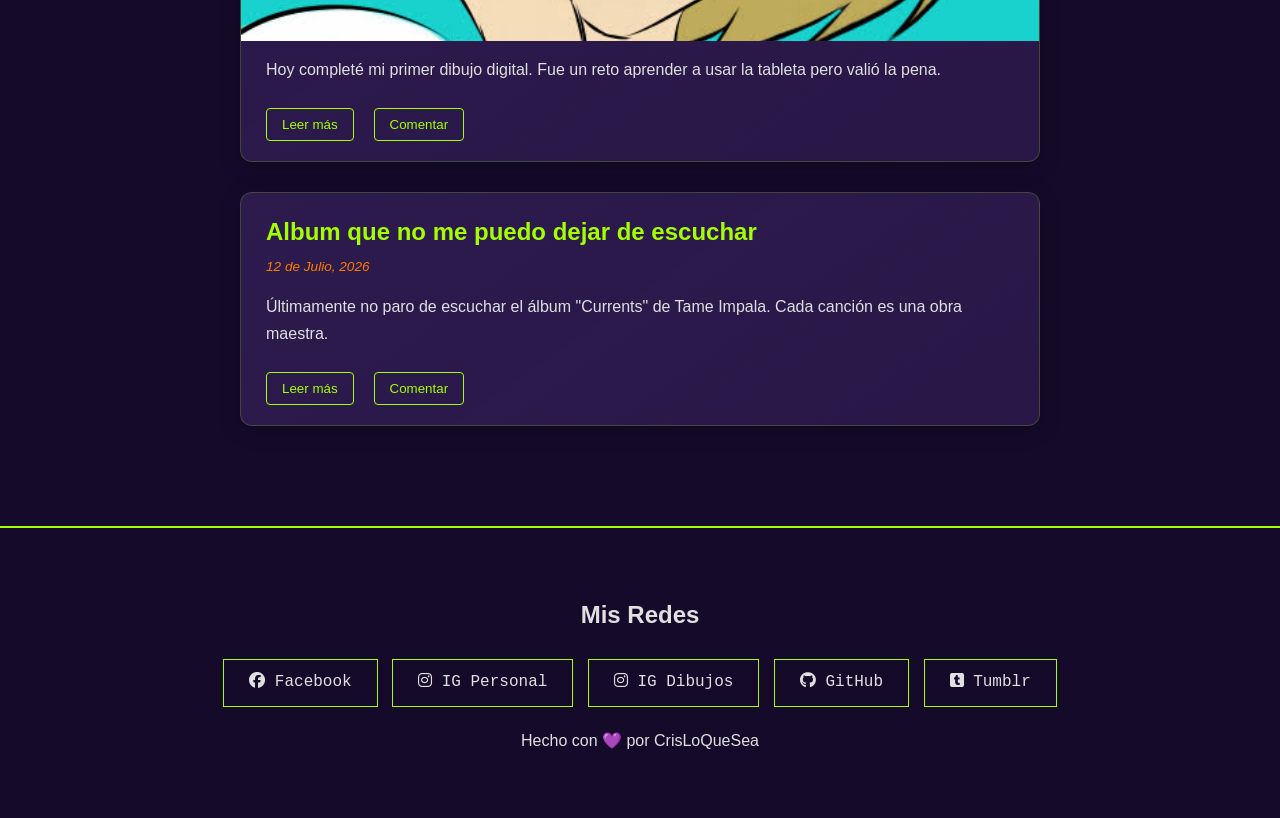
==== commit 6b821792: "implementación de lightbox de galería adaptable y estilos estandarizados con el tema EVA-01" ====
--- a/index.html
+++ b/index.html
@@ -15,7 +15,7 @@
         <nav>
             <a href="index.html"><i class="fa-solid fa-house"></i> Inicio</a>
 
-            <a href="biblioteca.html"><i class="fa-solid fa-palette"></i> Galeria de Dibujos</a>
+            <a href="biblioteca.html"><i class="fa-solid fa-palette"></i> Galería</a>
 
             <a href="multimedia.html"><i class="fa-solid fa-icons"></i> Multimedia</a>
             
@@ -42,15 +42,76 @@
         <section id="feed-reciente" class="contenedor-posts">
             <h2>Publicaciones Recientes</h2>
             
-            <!-- Inicio Post: Artículo individual de prueba (Corregido: ahora está dentro de <main> y <section>) -->
             <article class="post-card">
-                <h2>Prueba de post</h2>
+                <h2>Bienvenido a mi espacio digital</h2>
                 <span class="fecha">10 de Julio, 2026</span>
-                <!-- Imagen del post (Corregido: se añade la clase 'post-img' definida en estilos.css) -->
-                <img src="assets/img/imgCris.jpg" alt="foto mia" class="post-img">
-                <p>Aquí puede ir una descripción de la publicación.</p>
+                <img src="assets/img/imgCris.jpg" alt="Foto de perfil de CrisLoQueSea" class="post-img">
+                <p class="resumen">Este es mi espacio personal donde comparto mis dibujos, gustos y todo lo que me gusta. Bienvenido a mi rincón en internet.</p>
+                <div class="contenido-completo" style="display: none;">
+                    <p>Este es mi espacio personal donde comparto mis dibujos, gustos y todo lo que me gusta. Bienvenido a mi rincón en internet.</p>
+                    <p>Aquí encontrarás una colección de mis trabajos digitales, recomendaciones de series, películas, videojuegos y mucho más. Mi objetivo es crear un lugar donde pueda expresar mi creatividad y conectar con personas que compartan mis intereses.</p>
+                    <p>Gracias por visitar mi blog. Espero que disfrutes del contenido tanto como yo disfruto creándolo.</p>
+                </div>
+                <div class="post-actions">
+                    <button class="btn-read" data-post="0">Leer más</button>
+                    <button class="btn-comments" data-post="0">Comentar</button>
+                </div>
+                <div class="comentarios-seccion" style="display: none;">
+                    <h3>Deja tu comentario</h3>
+                    <form class="form-comentario">
+                        <input type="text" placeholder="Tu nombre" required>
+                        <textarea placeholder="Escribe tu comentario..." rows="4" required></textarea>
+                        <button type="submit" class="btn-enviar">Enviar comentario</button>
+                    </form>
+                </div>
             </article>
-            <!-- fin Post -->
+
+            <article class="post-card">
+                <h2>Mi primer dibujo digital</h2>
+                <span class="fecha">11 de Julio, 2026</span>
+                <img src="assets/img/dibujo1.jpg" alt="Mi primer dibujo digital" class="post-img">
+                <p class="resumen">Hoy completé mi primer dibujo digital. Fue un reto aprender a usar la tableta pero valió la pena.</p>
+                <div class="contenido-completo" style="display: none;">
+                    <p>Hoy completé mi primer dibujo digital. Fue un reto aprender a usar la tableta pero valió la pena.</p>
+                    <p>Empecé a dibujar hace unas semanas y cada día aprendo algo nuevo. La curva de aprendizaje es pronunciada pero muy satisfactoria. Me inspiré en los estilos que veo en Tumblr y Pinterest.</p>
+                    <p>Pronto subiré más dibujos a la galería. Si quieres ver el proceso, sígueme en Instagram @crisdibujitosfeos.</p>
+                </div>
+                <div class="post-actions">
+                    <button class="btn-read" data-post="1">Leer más</button>
+                    <button class="btn-comments" data-post="1">Comentar</button>
+                </div>
+                <div class="comentarios-seccion" style="display: none;">
+                    <h3>Deja tu comentario</h3>
+                    <form class="form-comentario">
+                        <input type="text" placeholder="Tu nombre" required>
+                        <textarea placeholder="Escribe tu comentario..." rows="4" required></textarea>
+                        <button type="submit" class="btn-enviar">Enviar comentario</button>
+                    </form>
+                </div>
+            </article>
+
+            <article class="post-card">
+                <h2>Album que no me puedo dejar de escuchar</h2>
+                <span class="fecha">12 de Julio, 2026</span>
+                <p class="resumen">Últimamente no paro de escuchar el álbum "Currents" de Tame Impala. Cada canción es una obra maestra.</p>
+                <div class="contenido-completo" style="display: none;">
+                    <p>Últimamente no paro de escuchar el álbum "Currents" de Tame Impala. Cada canción es una obra maestra.</p>
+                    <p>Kevin Parker logró crear un sonido único que mezcla psicodelia, pop y synth. Canciones como "Let It Happen" y "The Less I Know the Better" son adictivas.</p>
+                    <p>Si te gusta la música psicodélica y los sintetizadores, este álbum es obligatorio. Yo lo pongo mientras dibujo y se me hace el mejor combo.</p>
+                </div>
+                <div class="post-actions">
+                    <button class="btn-read" data-post="2">Leer más</button>
+                    <button class="btn-comments" data-post="2">Comentar</button>
+                </div>
+                <div class="comentarios-seccion" style="display: none;">
+                    <h3>Deja tu comentario</h3>
+                    <form class="form-comentario">
+                        <input type="text" placeholder="Tu nombre" required>
+                        <textarea placeholder="Escribe tu comentario..." rows="4" required></textarea>
+                        <button type="submit" class="btn-enviar">Enviar comentario</button>
+                    </form>
+                </div>
+            </article>
         </section>
     </main>
 
--- a/css/estilos.css
+++ b/css/estilos.css
@@ -76,24 +76,70 @@
 }
 
 /* --- Blog Post Cards --- */
+.contenedor-posts {
+    max-width: 800px;
+    margin: 0 auto;
+    padding: 20px;
+}
+
 .post-card {
-    background-color: var(--eva-morado);
+    background: linear-gradient(145deg, var(--eva-morado), rgba(45, 27, 78, 0.8));
     margin: 30px 0;
-    padding: 25px;
-    border-left: 5px solid var(--eva-verde);
-    border-radius: 0 10px 10px 0;
-    transition: var(--transicion);
+    padding: 0;
+    border-radius: 12px;
+    border: 1px solid rgba(164, 255, 0, 0.2);
+    overflow: hidden;
+    transition: var(--transicion);
+    box-shadow: 0 4px 20px rgba(0, 0, 0, 0.3);
+}
+
+.post-card:hover {
+    transform: translateY(-5px);
+    border-color: var(--eva-verde);
+    box-shadow: 0 8px 30px rgba(164, 255, 0, 0.15);
+}
+
+.post-card h2 {
+    padding: 20px 25px 5px;
+    margin: 0;
+    color: var(--eva-verde);
+    font-size: 1.5rem;
+}
+
+.post-card .fecha {
+    display: block;
+    padding: 0 25px;
+    color: var(--eva-naranja);
+    font-size: 0.85rem;
+    font-style: italic;
 }
 
 .post-img {
     width: 100%;
-    height: auto;
-    border: 2px solid var(--eva-naranja);
-    margin: 15px 0;
+    height: 350px;
+    object-fit: cover;
+    display: block;
+    border: none;
+    margin: 15px 0 0;
+    transition: transform 0.4s ease;
+}
+
+.post-card:hover .post-img {
+    transform: scale(1.02);
+}
+
+.post-card p {
+    padding: 15px 25px 25px;
+    margin: 0;
+    color: var(--texto-blanco);
+    line-height: 1.7;
+    font-size: 1rem;
 }
 
 .post-actions {
-    margin-top: 20px;
+    padding: 0 25px 20px;
+    display: flex;
+    gap: 10px;
 }
 
 .btn-read, .btn-comments {
@@ -103,6 +149,13 @@
     padding: 8px 15px;
     cursor: pointer;
     margin-right: 10px;
+    border-radius: 4px;
+    transition: var(--transicion);
+}
+
+.btn-read:hover, .btn-comments:hover {
+    background: var(--eva-verde);
+    color: var(--eva-morado-oscuro);
 }
 
 .next-post {
@@ -110,6 +163,93 @@
     margin-top: 15px;
     color: var(--eva-naranja);
     text-decoration: none;
+}
+
+/* --- Sección de Comentarios --- */
+.comentarios-seccion {
+    padding: 20px 25px;
+    border-top: 1px solid rgba(164, 255, 0, 0.2);
+}
+
+.comentarios-seccion h3 {
+    color: var(--eva-verde);
+    margin: 0 0 15px;
+    font-size: 1.1rem;
+}
+
+.form-comentario {
+    display: flex;
+    flex-direction: column;
+    gap: 12px;
+}
+
+.form-comentario input,
+.form-comentario textarea {
+    background: rgba(255, 255, 255, 0.05);
+    border: 1px solid rgba(164, 255, 0, 0.3);
+    border-radius: 6px;
+    padding: 12px;
+    color: var(--texto-blanco);
+    font-family: inherit;
+    font-size: 0.95rem;
+    transition: var(--transicion);
+}
+
+.form-comentario input:focus,
+.form-comentario textarea:focus {
+    outline: none;
+    border-color: var(--eva-verde);
+    box-shadow: 0 0 10px rgba(164, 255, 0, 0.2);
+}
+
+.form-comentario textarea {
+    resize: vertical;
+    min-height: 80px;
+}
+
+.btn-enviar {
+    background: var(--eva-verde);
+    color: var(--eva-morado-oscuro);
+    border: none;
+    border-radius: 6px;
+    padding: 12px 20px;
+    font-weight: bold;
+    cursor: pointer;
+    transition: var(--transicion);
+    align-self: flex-start;
+}
+
+.btn-enviar:hover {
+    transform: scale(1.03);
+    box-shadow: 0 0 15px rgba(164, 255, 0, 0.4);
+}
+
+.comentario-item {
+    background: rgba(255, 255, 255, 0.05);
+    border-left: 3px solid var(--eva-naranja);
+    padding: 12px 15px;
+    margin-top: 12px;
+    border-radius: 0 6px 6px 0;
+}
+
+.comentario-item strong {
+    color: var(--eva-naranja);
+    font-size: 0.9rem;
+}
+
+.comentario-item p {
+    margin: 5px 0 0;
+    padding: 0;
+    font-size: 0.9rem;
+    color: var(--texto-blanco);
+}
+
+.contenido-completo {
+    padding: 0 25px;
+}
+
+.resumen {
+    padding: 0 25px 10px;
 }
 
 /* --- Footer --- */
@@ -127,16 +267,320 @@
     text-decoration: none;
 }
 
+/* --- Estilos de la Página Multimedia --- */
+.multimedia-header {
+    text-align: center;
+    padding: 40px 20px;
+}
+
+.multimedia-header h1 {
+    color: var(--eva-verde);
+}
+
+.filtros-multimedia {
+    display: flex;
+    justify-content: center;
+    margin-bottom: 30px;
+}
+
+.filtros-multimedia .grid-tech {
+    display: flex;
+    gap: 10px;
+    flex-wrap: wrap;
+    justify-content: center;
+}
+
+.filtros-multimedia .tech-card.active {
+    background: var(--eva-verde);
+    color: var(--eva-morado-oscuro);
+}
+
+/* Grid de contenido multimedia */
+.grid-multimedia {
+    display: grid;
+    grid-template-columns: repeat(auto-fill, minmax(280px, 1fr));
+    gap: 20px;
+    padding: 20px 0;
+}
+
+/* Tarjetas multimedia base */
+.media-card {
+    background: var(--eva-morado);
+    border: 1px solid rgba(164, 255, 0, 0.2);
+    border-radius: 10px;
+    overflow: hidden;
+    transition: var(--transicion);
+}
+
+.media-card:hover {
+    border-color: var(--eva-verde);
+    box-shadow: 0 0 25px rgba(164, 255, 0, 0.15);
+    transform: translateY(-3px);
+}
+
+.media-header {
+    display: flex;
+    align-items: center;
+    gap: 10px;
+    padding: 15px 20px;
+    background: rgba(0, 0, 0, 0.2);
+    border-bottom: 1px solid rgba(164, 255, 0, 0.1);
+}
+
+.media-header i {
+    color: var(--eva-verde);
+    font-size: 1.2rem;
+}
+
+.media-tipo {
+    color: var(--eva-naranja);
+    font-family: 'Courier New', monospace;
+    font-size: 0.85rem;
+    font-weight: bold;
+    text-transform: uppercase;
+    letter-spacing: 1px;
+}
+
+.media-contenido {
+    padding: 20px;
+}
+
+.media-contenido p {
+    color: var(--texto-blanco);
+    margin: 0;
+    line-height: 1.6;
+}
+
+.media-descripcion {
+    margin-top: 15px !important;
+    font-style: italic;
+    opacity: 0.8;
+    font-size: 0.9rem;
+}
+
+.media-footer {
+    padding: 12px 20px;
+    border-top: 1px solid rgba(164, 255, 0, 0.1);
+}
+
+.media-fecha {
+    color: var(--eva-naranja);
+    font-size: 0.8rem;
+    font-style: italic;
+}
+
+/* Tarjeta de foto */
+.media-foto .media-img {
+    width: 100%;
+    height: 200px;
+    object-fit: cover;
+    border-radius: 6px;
+    border: 2px solid var(--eva-naranja);
+}
+
+/* Tarjeta de video placeholder */
+.media-video-placeholder {
+    background: rgba(0, 0, 0, 0.3);
+    border: 2px solid var(--eva-naranja);
+    border-radius: 6px;
+    padding: 40px 20px;
+    text-align: center;
+}
+
+.media-video-placeholder i {
+    font-size: 3rem;
+    color: var(--eva-verde);
+    margin-bottom: 10px;
+}
+
+.media-video-placeholder p {
+    color: var(--texto-blanco);
+    margin: 0;
+}
+
+/* Tarjeta de audio */
+.media-audio-player {
+    background: rgba(0, 0, 0, 0.3);
+    border: 2px solid var(--eva-naranja);
+    border-radius: 6px;
+    padding: 25px 20px;
+    text-align: center;
+}
+
+.media-audio-player i {
+    font-size: 2.5rem;
+    color: var(--eva-verde);
+    margin-bottom: 10px;
+}
+
+.media-audio-player p {
+    color: var(--texto-blanco);
+    margin: 0;
+    font-size: 0.95rem;
+}
+
+/* Botón ver más */
+.btn-ver-mas {
+    background: transparent;
+    border: 1px solid var(--eva-verde);
+    color: var(--eva-verde);
+    padding: 6px 14px;
+    border-radius: 4px;
+    cursor: pointer;
+    font-size: 0.85rem;
+    transition: var(--transicion);
+    margin-left: auto;
+}
+
+.btn-ver-mas:hover {
+    background: var(--eva-verde);
+    color: var(--eva-morado-oscuro);
+}
+
+.media-footer {
+    display: flex;
+    align-items: center;
+    justify-content: space-between;
+}
+
+/* Filtros */
+.filtro-btn {
+    cursor: pointer;
+    border: 1px solid var(--eva-verde);
+    background: transparent;
+    color: var(--eva-verde);
+    font-family: 'Courier New', monospace;
+}
+
+.filtro-btn:hover {
+    background: var(--eva-verde);
+    color: var(--eva-morado-oscuro);
+}
+
+.filtro-btn.active {
+    background: var(--eva-verde);
+    color: var(--eva-morado-oscuro);
+}
+
+/* Tarjetas ocultas por filtro */
+.media-card.oculto {
+    display: none;
+}
+
+/* --- Modal Multimedia --- */
+.modal-media {
+    display: none;
+    position: fixed;
+    z-index: 3000;
+    top: 0;
+    left: 0;
+    width: 100%;
+    height: 100%;
+    background: rgba(22, 10, 43, 0.98);
+    backdrop-filter: blur(8px);
+    justify-content: center;
+    align-items: center;
+    padding: 20px;
+}
+
+.modal-media.active {
+    display: flex;
+}
+
+.modal-media-content {
+    background: var(--eva-morado);
+    border: 2px solid var(--eva-verde);
+    border-radius: 12px;
+    max-width: 700px;
+    width: 100%;
+    max-height: 85vh;
+    overflow-y: auto;
+    position: relative;
+    animation: zoomIn 0.3s ease;
+}
+
+.cerrar-media {
+    position: absolute;
+    top: 15px;
+    right: 20px;
+    color: var(--eva-verde);
+    font-size: 35px;
+    font-weight: bold;
+    cursor: pointer;
+    transition: var(--transicion);
+    z-index: 3001;
+}
+
+.cerrar-media:hover {
+    color: var(--eva-naranja);
+    text-shadow: 0 0 10px var(--eva-naranja);
+}
+
+.modal-media-body {
+    padding: 30px;
+}
+
+.modal-media-tipo {
+    display: flex;
+    align-items: center;
+    gap: 10px;
+    margin-bottom: 20px;
+    padding-bottom: 15px;
+    border-bottom: 1px solid rgba(164, 255, 0, 0.2);
+}
+
+.modal-media-tipo i {
+    color: var(--eva-verde);
+    font-size: 1.5rem;
+}
+
+.modal-media-tipo span {
+    color: var(--eva-naranja);
+    font-family: 'Courier New', monospace;
+    font-weight: bold;
+    text-transform: uppercase;
+    letter-spacing: 1px;
+}
+
+.modal-media-imagen img {
+    width: 100%;
+    border-radius: 8px;
+    border: 2px solid var(--eva-naranja);
+    margin-bottom: 20px;
+}
+
+.modal-media-descripcion {
+    color: var(--texto-blanco);
+    line-height: 1.8;
+    font-size: 1rem;
+    margin: 20px 0;
+}
+
+.modal-media-texto p {
+    color: var(--texto-blanco);
+    font-size: 1.2rem;
+    font-style: italic;
+    line-height: 1.8;
+    padding: 20px;
+    background: rgba(0, 0, 0, 0.2);
+    border-left: 4px solid var(--eva-verde);
+    border-radius: 0 8px 8px 0;
+}
+
+.modal-media-footer {
+    margin-top: 20px;
+    padding-top: 15px;
+    border-top: 1px solid rgba(164, 255, 0, 0.2);
+}
+
 /* --- Estilos de la Biblioteca de Dibujos --- */
 
-/* Encabezado de la página de biblioteca: centra el título y la descripción */
 .biblioteca-header {
     text-align: center;
     padding: 2rem;
-    color: var(--texto-blanco); /* Corregido: antes usaba una variable inexistente (--color-texto) */
-}
-
-/* Rejilla/Grid de la galería: distribuye los dibujos en columnas responsivas */
+    color: var(--texto-blanco);
+}
+
 .galeria-grid {
     display: grid;
     grid-template-columns: repeat(auto-fill, minmax(250px, 1fr));
@@ -146,50 +590,96 @@
     margin: 0 auto;
 }
 
-/* Tarjetas individuales de los dibujos: ajusta la imagen y su apariencia inicial */
+/* Tarjetas de la galería */
+.dibujo-card {
+    position: relative;
+    overflow: hidden;
+    border-radius: 8px;
+    border: 2px solid transparent;
+    transition: var(--transicion);
+    cursor: pointer;
+}
+
+.dibujo-card:hover {
+    border-color: var(--eva-verde);
+    box-shadow: 0 0 20px rgba(164, 255, 0, 0.2);
+}
+
 .dibujo-card img {
     width: 100%;
-    height: 300px; /* Altura fija para que todos se vean uniformes */
-    object-fit: cover; /* Evita que las imágenes se deformen al redimensionarse */
-    border: 2px solid var(--eva-naranja); /* Borde con temática de color naranja de EVA-01 */
-    cursor: pointer;
-    transition: transform 0.3s ease, border-color 0.3s ease;
-}
-
-/* Efecto al pasar el cursor sobre un dibujo de la galería (ligero zoom y cambio de borde a verde neón) */
-.dibujo-card img:hover {
-    transform: scale(1.05);
-    border-color: var(--eva-verde);
+    height: 300px;
+    object-fit: cover;
+    display: block;
+    border: none;
+    transition: transform 0.4s ease;
+}
+
+.dibujo-card:hover img {
+    transform: scale(1.08);
+}
+
+/* Overlay con número del dibujo */
+.dibujo-info {
+    position: absolute;
+    bottom: 0;
+    left: 0;
+    right: 0;
+    background: linear-gradient(transparent, rgba(22, 10, 43, 0.9));
+    padding: 20px 15px 12px;
+    opacity: 0;
+    transition: opacity 0.3s ease;
+}
+
+.dibujo-card:hover .dibujo-info {
+    opacity: 1;
+}
+
+.dibujo-info span {
+    color: var(--eva-verde);
+    font-family: 'Courier New', monospace;
+    font-size: 1.5rem;
+    font-weight: bold;
+    text-shadow: 0 0 10px rgba(164, 255, 0, 0.5);
 }
 
 /* --- Galería Modal (Visualización en Zoom) --- */
 
-/* Fondo oscuro y difuminado del modal que cubre toda la pantalla */
 .modal {
-    display: none; /* Se activa como 'flex' mediante JavaScript */
+    display: none;
     position: fixed; 
-    z-index: 2000; /* Pasa por encima de la barra de navegación (navbar) */
+    z-index: 2000;
     top: 0;
     left: 0;
     width: 100%; 
     height: 100%;
-    background-color: rgba(22, 10, 43, 0.98); /* Morado muy oscuro con alta opacidad */
-    -webkit-backdrop-filter: blur(5px); /* Soporte para Safari y Safari en iOS */
-    backdrop-filter: blur(5px); /* Efecto cristal esmerilado moderno */
+    background-color: rgba(22, 10, 43, 0.98);
+    -webkit-backdrop-filter: blur(8px);
+    backdrop-filter: blur(8px);
     justify-content: center;
     align-items: center;
-}
-
-/* Imagen ampliada dentro del modal con borde verde neón y sombra resplandeciente */
+    opacity: 0;
+    transition: opacity 0.3s ease;
+}
+
+.modal.active {
+    display: flex;
+    opacity: 1;
+}
+
 .modal-content {
     max-width: 80%;
     max-height: 80vh;
     border: 3px solid var(--eva-verde);
-    box-shadow: 0 0 25px rgba(164, 255, 0, 0.3); /* Resplandor neón EVA-01 */
-    border-radius: 4px;
-}
-
-/* Botón 'Cerrar' (X) ubicado en la parte superior derecha del modal */
+    box-shadow: 0 0 40px rgba(164, 255, 0, 0.25);
+    border-radius: 8px;
+    animation: zoomIn 0.3s ease;
+}
+
+@keyframes zoomIn {
+    from { transform: scale(0.8); opacity: 0; }
+    to { transform: scale(1); opacity: 1; }
+}
+
 .cerrar {
     position: absolute;
     top: -15px;
@@ -202,62 +692,70 @@
     z-index: 2001;
 }
 
-/* Efecto hover en el botón de cerrar (cambio a naranja y sombra neón) */
 .cerrar:hover {
     color: var(--eva-naranja);
     text-shadow: 0 0 10px var(--eva-naranja);
 }
 
-/* Flechas de navegación lateral para ver la imagen anterior/siguiente */
 .prev, .next {
     cursor: pointer;
     position: absolute;
     top: 50%;
     padding: 20px;
     margin-top: -50px;
-    color: var(--eva-verde); /* Color neón base */
+    color: var(--eva-verde);
     font-weight: bold;
     font-size: 40px;
     transition: var(--transicion);
-    -webkit-user-select: none; /* Soporte para Safari y Safari en iOS */
-    user-select: none; /* Evita que el usuario seleccione la flecha accidentalmente como texto */
-}
-
-/* Posicionamiento específico de las flechas */
+    -webkit-user-select: none;
+    user-select: none;
+    z-index: 2001;
+}
+
 .next { right: 25px; }
 .prev { left: 25px; }
 
-/* Efecto hover en las flechas (resplandor neón verde y escala para indicar interactividad) */
 .prev:hover, .next:hover {
     color: var(--eva-verde);
     text-shadow: 0 0 10px var(--eva-verde), 0 0 20px var(--eva-verde);
     transform: scale(1.1);
 }
 
-/* Botón de descargar imagen - Ubicado en la parte superior izquierda del modal */
 .btn-descargar {
     position: absolute;
-    top: 5px;    /* Alineado con la altura visual del botón de cerrar */
-    left: 20px;  /* Distancia desde el borde izquierdo */
-    color: var(--eva-verde);
-    font-size: 38px; /* Tamaño consistente con los controles del modal */
+    top: 5px;
+    left: 20px;
+    color: var(--eva-verde);
+    font-size: 38px;
     cursor: pointer;
     transition: var(--transicion);
     z-index: 2001;
- 
- 
- 
- 
     text-decoration: none;
-    -webkit-user-select: none; /* Soporte para Safari y Safari en iOS */
+    -webkit-user-select: none;
     user-select: none;
 }
 
-/* Efecto hover en el botón de descarga (cambio a naranja con sombra neón) */
 .btn-descargar:hover {
     color: var(--eva-naranja);
     text-shadow: 0 0 10px var(--eva-naranja);
     transform: scale(1.1);
+}
+
+/* Contador de imágenes en el modal */
+.contador-modal {
+    position: absolute;
+    bottom: 25px;
+    left: 50%;
+    transform: translateX(-50%);
+    background: rgba(45, 27, 78, 0.8);
+    border: 1px solid var(--eva-verde);
+    border-radius: 20px;
+    padding: 8px 20px;
+    color: var(--eva-verde);
+    font-family: 'Courier New', monospace;
+    font-size: 0.95rem;
+    letter-spacing: 2px;
+    z-index: 2001;
 }
 
 .perfil-piloto {
@@ -270,6 +768,17 @@
     border-left: 4px solid var(--eva-verde); /* Color verde NERV / EVA-01 */
 }
 
+.foto-perfil img {
+    max-width: 200px;
+    border: 2px solid #a5f80b;
+}
+
+.grid-tech {
+    display: flex;
+    gap: 10px;
+    margin-top: 20px;
+}
+
 .tech-card {
     border: 1px solid var(--eva-verde);
     padding: 10px 15px;
@@ -290,4 +799,89 @@
     padding: 50px 20px;
     max-width: 900px;
     margin: 0 auto;
+}
+
+/* --- Sección de Intereses (Sobre Mí) --- */
+.intereses-section {
+    margin-top: 40px;
+}
+
+.intereses-section h2 {
+    color: var(--eva-verde);
+    margin-bottom: 20px;
+}
+
+.interes-card {
+    margin-bottom: 15px;
+}
+
+.btn-interes {
+    width: 100%;
+    background: var(--eva-morado);
+    border: 2px solid var(--eva-verde);
+    border-radius: 8px;
+    padding: 18px 25px;
+    color: var(--eva-verde);
+    font-size: 1.1rem;
+    font-weight: bold;
+    cursor: pointer;
+    text-align: left;
+    display: flex;
+    align-items: center;
+    gap: 12px;
+    transition: var(--transicion);
+}
+
+.btn-interes:hover {
+    background: var(--eva-verde);
+    color: var(--eva-morado-oscuro);
+    box-shadow: 0 0 20px rgba(164, 255, 0, 0.3);
+}
+
+.btn-interes i {
+    font-size: 1.3rem;
+}
+
+.interes-contenido {
+    background: rgba(45, 27, 78, 0.6);
+    border: 1px solid rgba(164, 255, 0, 0.2);
+    border-top: none;
+    border-radius: 0 0 8px 8px;
+    padding: 20px 25px;
+    animation: slideDown 0.3s ease;
+}
+
+@keyframes slideDown {
+    from { opacity: 0; transform: translateY(-10px); }
+    to { opacity: 1; transform: translateY(0); }
+}
+
+.interes-contenido p {
+    color: var(--texto-blanco);
+    margin: 0 0 15px;
+}
+
+.interes-contenido ul {
+    list-style: none;
+    padding: 0;
+    margin: 0 0 15px;
+}
+
+.interes-contenido li {
+    padding: 8px 0;
+    border-bottom: 1px solid rgba(164, 255, 0, 0.1);
+    color: var(--texto-blanco);
+}
+
+.interes-contenido li:last-child {
+    border-bottom: none;
+}
+
+.interes-contenido li strong {
+    color: var(--eva-naranja);
+}
+
+.interes-contenido li::before {
+    content: "▸ ";
+    color: var(--eva-verde);
 }
